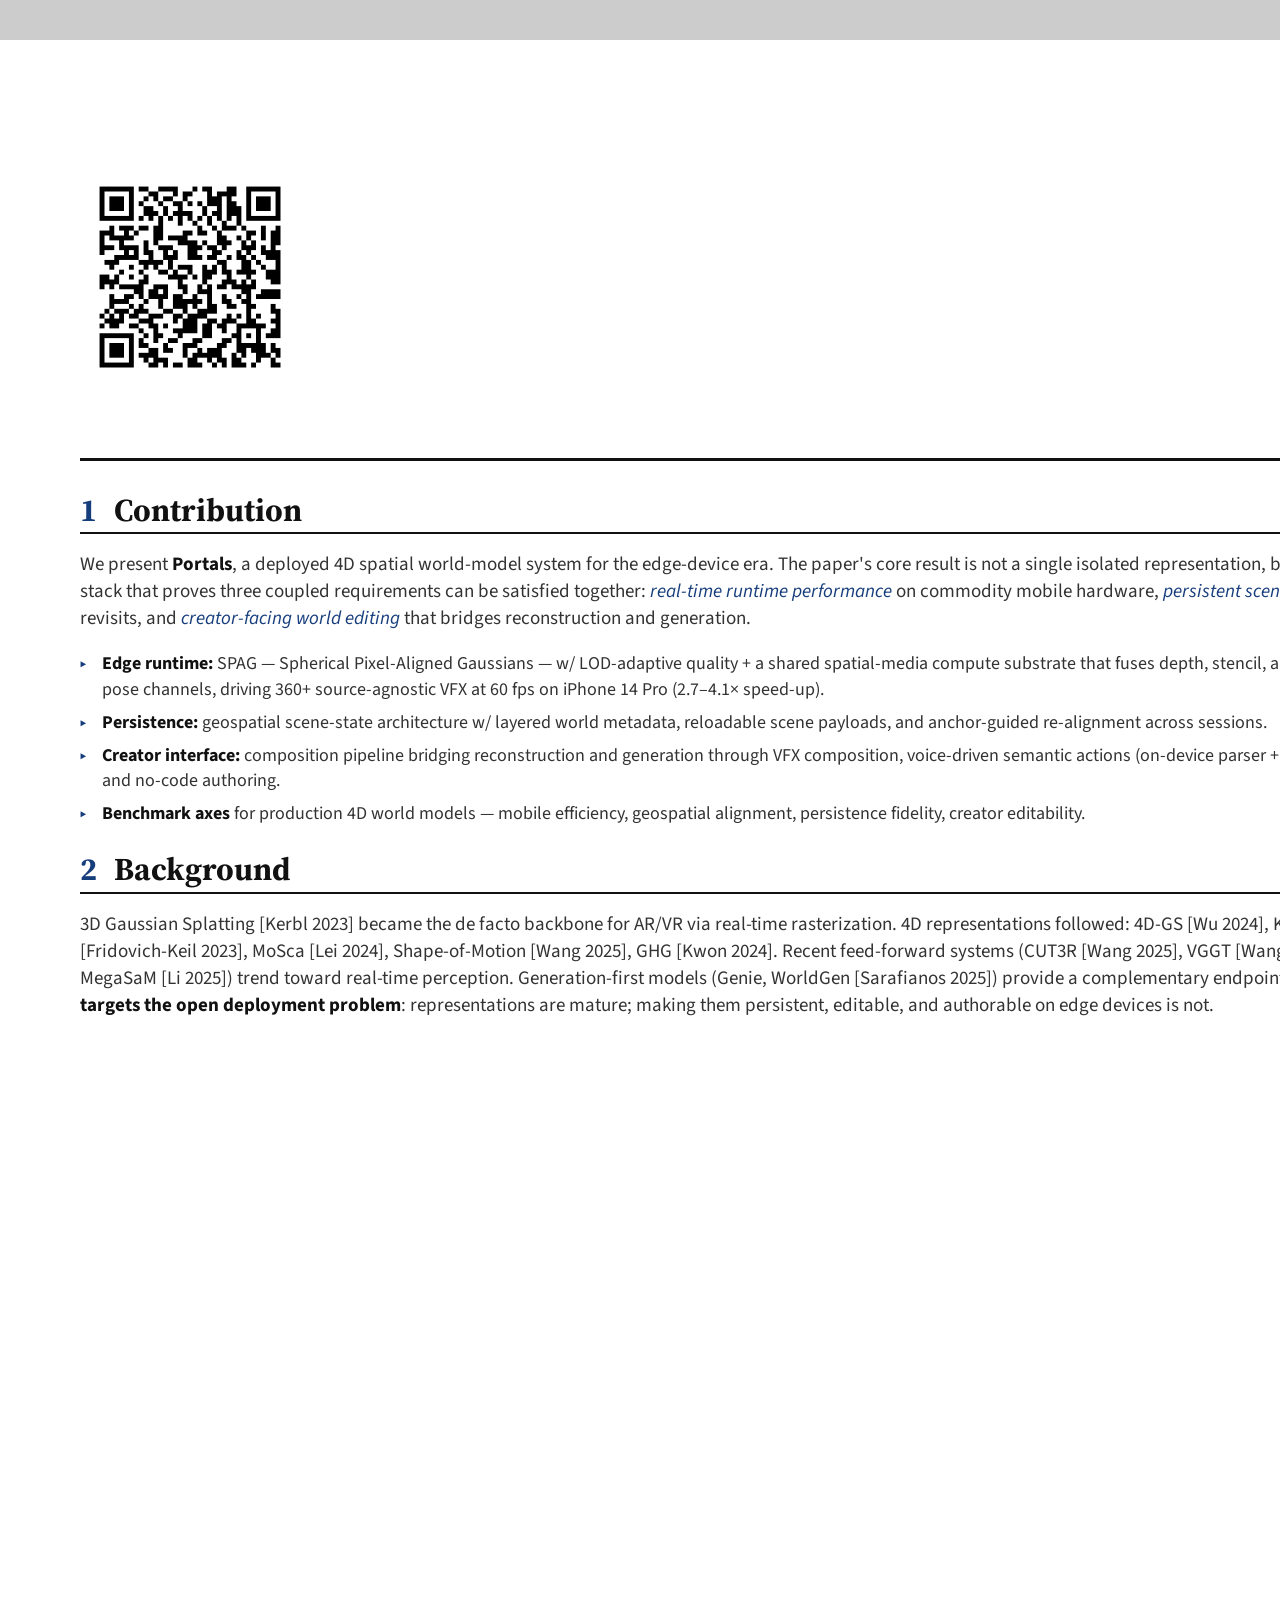
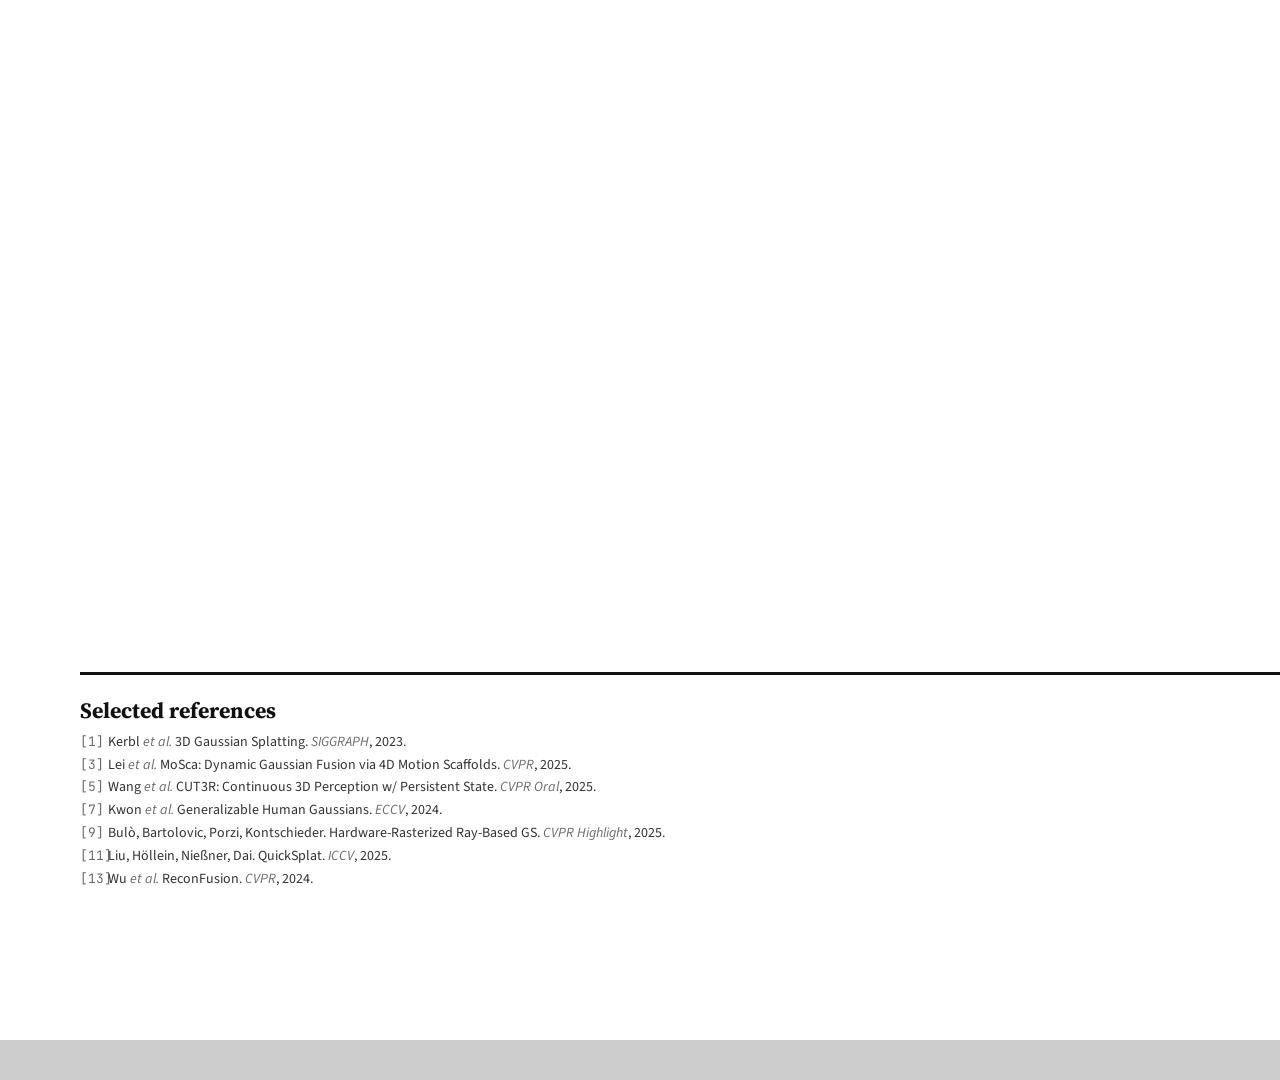
==== poster/index.html @ a4a9d913 "poster v7: rebuild in academic workshop format Reset from v6 (marketing-deck dark/brand/hero-numeric" ====
<!doctype html>
<html lang="en">
<head>
<meta charset="utf-8">
<title>Portals — CVPR 2026 Workshop Poster v7</title>
<link href="https://fonts.googleapis.com/css2?family=Source+Serif+Pro:wght@600;700&family=Source+Sans+Pro:wght@400;600;700&family=JetBrains+Mono:wght@500;700&display=swap" rel="stylesheet">
<link rel="stylesheet" href="poster.css">
</head>
<body>

<main class="poster" id="poster">

  <!-- ── HEADER ────────────────────────────────────────────────────────── -->
  <header class="hd">
    <img class="qr qr-l" src="../static/images/qr_paper.png" alt="Paper QR">

    <div class="hd-mid">
      <div class="conf-line">
        CVPR 2026 Workshop &nbsp;·&nbsp; <strong>4D World Models: Bridging Generation and Reconstruction</strong> &nbsp;·&nbsp; Brown IVL &nbsp;·&nbsp; Denver, Colorado &nbsp;·&nbsp; June 3–7, 2026
      </div>
      <h1 class="title">Portals: Persistent, Editable 4D Spatial World Models on Edge Devices</h1>
      <div class="authors">
        James A. Tunick<sup>1,2</sup>&nbsp;&nbsp; Ryan Brant<sup>1</sup>&nbsp;&nbsp; Jacob D. Pennock<sup>1</sup>&nbsp;&nbsp; Justin Kasowski<sup>1</sup>
      </div>
      <div class="affs">
        <sup>1</sup>H3M, Inc., USA &nbsp;&nbsp; <sup>2</sup>The IMC Lab, USA &nbsp;&nbsp; <span class="page-link">imclab.github.io/portals-cvpr2026</span>
      </div>
    </div>

    <img class="qr qr-r" src="../static/images/qr_demo.png" alt="Project page QR">
  </header>

  <!-- ── BODY GRID ─────────────────────────────────────────────────────── -->
  <section class="body">

    <!-- COL 1 -->
    <article class="col">
      <h2><span class="sn">1</span> Contribution</h2>
      <p>We present <strong>Portals</strong>, a deployed 4D spatial world-model system for the edge-device era. The paper's core result is not a single isolated representation, but a deployment stack that proves three coupled requirements can be satisfied together: <em>real-time runtime performance</em> on commodity mobile hardware, <em>persistent scene state</em> across revisits, and <em>creator-facing world editing</em> that bridges reconstruction and generation.</p>
      <ul class="contrib">
        <li><strong>Edge runtime:</strong> SPAG — Spherical Pixel-Aligned Gaussians — w/ LOD-adaptive quality + a shared spatial-media compute substrate that fuses depth, stencil, audio, and ML-pose channels, driving 360+ source-agnostic VFX at 60 fps on iPhone 14 Pro (2.7–4.1× speed-up).</li>
        <li><strong>Persistence:</strong> geospatial scene-state architecture w/ layered world metadata, reloadable scene payloads, and anchor-guided re-alignment across sessions.</li>
        <li><strong>Creator interface:</strong> composition pipeline bridging reconstruction and generation through VFX composition, voice-driven semantic actions (on-device parser + cloud fallback), and no-code authoring.</li>
        <li><strong>Benchmark axes</strong> for production 4D world models — mobile efficiency, geospatial alignment, persistence fidelity, creator editability.</li>
      </ul>

      <h2><span class="sn">2</span> Background</h2>
      <p>3D Gaussian Splatting [Kerbl 2023] became the de facto backbone for AR/VR via real-time rasterization. 4D representations followed: 4D-GS [Wu 2024], K-Planes [Fridovich-Keil 2023], MoSca [Lei 2024], Shape-of-Motion [Wang 2025], GHG [Kwon 2024]. Recent feed-forward systems (CUT3R [Wang 2025], VGGT [Wang 2025], MegaSaM [Li 2025]) trend toward real-time perception. Generation-first models (Genie, WorldGen [Sarafianos 2025]) provide a complementary endpoint. <strong>Portals targets the open deployment problem</strong>: representations are mature; making them persistent, editable, and authorable on edge devices is not.</p>
    </article>

    <!-- COL 2 -->
    <article class="col">
      <h2><span class="sn">3</span> Platform architecture</h2>
      <figure>
        <img src="../static/images/architecture.png" alt="Portals platform — 4-layer architecture">
        <figcaption>Fig. 1 · Four-layer stack: Layer 1 Geospatial Persistence (Firebase, GPS+ARKit, CUT3R relocalization, photometric); Layer 2 XR Rendering Engine (Unity 6, LOD-adaptive 3DGS, sparse depth→VFX, GHG avatar); Layer 3 Content Generation + Authoring (3-pathway ingest, voice + LLM, drag-and-drop composer); Layer 4 Distribution + Discovery (TikTok-style feed, cross-platform iOS/Android/VisionPro/Web).</figcaption>
      </figure>

      <h2><span class="sn">4</span> Content ingestion pipeline</h2>
      <figure>
        <img src="../static/images/content-pipeline.png" alt="Content pipeline — three asset pathways">
        <figcaption>Fig. 2 · Three ingestion pathways (Gaussian Splatting capture · photogrammetry · AI generation) normalize to a Spatial Scene Graph (SSG). LOD Manager + VFX Pipeline render and persist to Firebase / device display. Latent Gaussian generation [L3DG, Roessle 2024] identified as future work.</figcaption>
      </figure>
    </article>

    <!-- COL 3 -->
    <article class="col">
      <h2><span class="sn">5</span> LOD-adaptive runtime</h2>

      <figure>
        <img src="../static/images/lod-performance.png" alt="Median frame time with/without LOD">
        <figcaption>Fig. 3 · Median frame time (n=30 s post-thermal). LOD reduces render cost 2.7–4.1× across A16 / A14 / SD 8G2, hitting 60 fps budget (red dashed 16.7 ms).</figcaption>
      </figure>

      <table class="tbl">
        <caption>Table 1 · LOD tier thresholds + Gaussian budgets (design target — runtime uses FPS+thermal adaptive).</caption>
        <thead><tr><th>Tier</th><th>d range</th><th>Scale</th><th>Density</th></tr></thead>
        <tbody>
          <tr><td>HIGH</td><td>0–3 m</td><td>1.0×</td><td>N</td></tr>
          <tr><td>MEDIUM</td><td>3–8 m</td><td>0.6×</td><td>0.4 N</td></tr>
          <tr><td>LOW</td><td>8–25 m</td><td>0.3×</td><td>0.15 N</td></tr>
          <tr><td>CULL</td><td>&gt;25 m</td><td>—</td><td>0</td></tr>
        </tbody>
      </table>

      <table class="tbl">
        <caption>Table 2 · Median render times (12 Gaussian assets · 3 video overlays · 1 avatar).</caption>
        <thead><tr><th>Device</th><th>No LOD</th><th>LOD</th><th>fps</th></tr></thead>
        <tbody>
          <tr><td>iPhone 14 Pro · A16</td><td>38 ms</td><td><strong>14.2 ms</strong></td><td><strong>60+</strong></td></tr>
          <tr><td>iPhone 12 · A14</td><td>81 ms</td><td>19.7 ms</td><td>48</td></tr>
          <tr><td>Galaxy S23 · SD 8G2</td><td>44 ms</td><td>15.8 ms</td><td>57</td></tr>
        </tbody>
      </table>
    </article>

    <!-- COL 4 -->
    <article class="col">
      <h2><span class="sn">6</span> Shared compute substrate</h2>
      <p>One depth-to-world compute dispatch per frame (32×32 thread groups · Metal/Vulkan). Outputs bound through a 5-property contract <span class="mono">(ColorMap · DepthMap · RayParams · InverseView · DepthRange)</span> consumed by 360+ VFX. <strong>O(1) compute scaling</strong> — additional effects only add binding + rendering cost, never the shared depth-to-world pass.</p>

      <h2><span class="sn">7</span> Geospatial persistence</h2>
      <p>Three-tier path matched to edge constraints:</p>
      <ol class="schema">
        <li><span class="kk">Metadata</span> — Firestore-indexed discovery, &lt;300 ms reload</li>
        <li><span class="kk">Manifest (XRAI)</span> — scene structure + edit history; out-of-line geometry refs</li>
        <li><span class="kk">Payload</span> — .splat / SPZ from object storage, &lt;1 s on LTE</li>
      </ol>
      <p>Recovery (in development): GPS coarse (±3–10 m) → ARKit VIO (cm) → photometric alignment vs pre-baked reference splat <span class="mono">L<sub>align</sub> = ‖I<sub>ref</sub> − I<sub>live</sub>‖₁ + λ<sub>SSIM</sub> L<sub>SSIM</sub></span>, λ<sub>SSIM</sub> = 0.2.</p>

      <table class="tbl">
        <caption>Table 4 · Persistence + editability (axes 3–4, deployed iOS).</caption>
        <tbody>
          <tr><td>Metadata reload</td><td><strong>&lt;300 ms</strong></td></tr>
          <tr><td>Full hydration (LTE)</td><td>&lt;1 s</td></tr>
          <tr><td>Draft survival / restart</td><td>10/10</td></tr>
          <tr><td>Voice parse latency</td><td>&lt;1 ms</td></tr>
          <tr><td>Voice intent (143 tests)</td><td><strong>91%</strong></td></tr>
        </tbody>
      </table>
    </article>

    <!-- COL 5 -->
    <article class="col">
      <h2><span class="sn">8</span> Voice + no-code authoring</h2>
      <p>Local regex parser handles common intents; cloud LLM for low-confidence. Both emit the same scene operations as direct manipulation and no-code controls.</p>
      <table class="tbl tbl-compact">
        <caption>Table 3 · Voice intent parsing across 14 semantic categories.</caption>
        <thead><tr><th>Category</th><th>Tests</th><th>Local</th></tr></thead>
        <tbody>
          <tr><td>Object creation</td><td>30</td><td>100%</td></tr>
          <tr><td>Object modification</td><td>12</td><td>100%</td></tr>
          <tr><td>Animation (8 types)</td><td>9</td><td>100%</td></tr>
          <tr><td>Formation</td><td>8</td><td>100%</td></tr>
          <tr><td>Structure gen</td><td>11</td><td>85%</td></tr>
          <tr><td>Audio wiring</td><td>7</td><td>100%</td></tr>
          <tr><td>Lighting</td><td>7</td><td>100%</td></tr>
          <tr><td>VFX, atmos, other</td><td>51</td><td>88%</td></tr>
          <tr class="ttl"><td><strong>Total · 14 cats</strong></td><td><strong>143</strong></td><td><strong>91%</strong></td></tr>
        </tbody>
      </table>

      <h2><span class="sn">9</span> Spatial-media substrate</h2>
      <figure>
        <img src="../static/images/metavido_uvmux.png" alt="UV-multiplexed spatial-video frame">
        <figcaption>Fig. 4 · UV-mux 1920×1080: color RGB right · hue-encoded depth TL · human stencil R-channel BL · metadata barcode B-channel BL (12 floats/frame). Same 5-property contract on live AR + decoded spatial video, enabling record–edit–replay. After Keijiro Takahashi, MetavidoVFX.</figcaption>
      </figure>
    </article>

    <!-- COL 6 -->
    <article class="col">
      <h2><span class="sn">10</span> Creator interfaces</h2>
      <figure>
        <img src="../static/images/hero_composer.jpg" alt="Real in-app creator captures">
        <figcaption>Fig. 5 · Real iPhone 14 Pro captures. Top-L: brush + scene authoring. Top-R: VFX-composition toolbar (Glitch, Bubbles, Trails, HumanCube). Bot-L: voice command "add a pink sphere to the portal" parsed and executed locally. Bot-R: direct manipulation w/ depth-driven effects. All four interfaces lower to the same persistent scene graph.</figcaption>
      </figure>

      <h2><span class="sn">11</span> Discussion</h2>
      <p><strong>Reconstruction vs capture burden.</strong> Even w/ ReconFusion-style priors, casual phone video introduces blur and dynamic-object artifacts. Shape-of-Motion [Wang 2025] and MoSca [Lei 2024] improve robustness; real-time monocular 4D capture for in-the-wild AR remains open.</p>
      <p><strong>Editability.</strong> Compositing a Gaussian avatar into a Gaussian background w/o seams is open. Feature-field extensions [LangSplat] begin to help but do not resolve.</p>
      <p><strong>Privacy.</strong> Persisting 3D scans at scale raises bystander + interior consent issues. Portals enforces client-side ephemeral buffers + keyframe-only upload. Principled framework remains open.</p>
      <p><strong>Limits of this paper.</strong> Axis 2 (geospatial alignment accuracy) not yet measured at device scale. Voice eval is automated regression, not user study. Three-signal recovery + photometric relocalization in active development. L3DG-style latent generation = future.</p>

      <h2><span class="sn">12</span> Benchmark axes (proposed)</h2>
      <ol class="axes">
        <li><strong>Mobile render efficiency</strong> — median + p95 frame time on commodity mobile GPUs</li>
        <li><strong>Geospatial alignment accuracy</strong> — registration error after re-entry</li>
        <li><strong>Temporal persistence fidelity</strong> — anchor recovery rate · edit survival · reload cost</li>
        <li><strong>Creator editability</strong> — semantic-action success · edit-to-preview latency</li>
      </ol>
    </article>

  </section>

  <!-- ── FOOTER ────────────────────────────────────────────────────────── -->
  <footer class="ft">
    <div class="ft-refs">
      <h3>Selected references</h3>
      <ol class="refs">
        <li>Kerbl <em>et al.</em> 3D Gaussian Splatting. <em>SIGGRAPH</em>, 2023.</li>
        <li>Wu <em>et al.</em> 4D Gaussian Splatting. <em>CVPR</em>, 2024.</li>
        <li>Lei <em>et al.</em> MoSca: Dynamic Gaussian Fusion via 4D Motion Scaffolds. <em>CVPR</em>, 2025.</li>
        <li>Wang <em>et al.</em> Shape of Motion: 4D Reconstruction from a Single Video. <em>ICCV</em>, 2025.</li>
        <li>Wang <em>et al.</em> CUT3R: Continuous 3D Perception w/ Persistent State. <em>CVPR Oral</em>, 2025.</li>
        <li>Li <em>et al.</em> MegaSaM. <em>CVPR Best Paper Hon. Mention</em>, 2025.</li>
        <li>Kwon <em>et al.</em> Generalizable Human Gaussians. <em>ECCV</em>, 2024.</li>
        <li>Rota Bulò, Porzi, Kontschieder. Revising Densification in Gaussian Splatting. <em>ECCV</em>, 2024.</li>
        <li>Bulò, Bartolovic, Porzi, Kontschieder. Hardware-Rasterized Ray-Based GS. <em>CVPR Highlight</em>, 2025.</li>
        <li>Roessle <em>et al.</em> L3DG: Latent 3D Gaussian Diffusion. <em>SIGGRAPH Asia</em>, 2024.</li>
        <li>Liu, Höllein, Nießner, Dai. QuickSplat. <em>ICCV</em>, 2025.</li>
        <li>Sarafianos <em>et al.</em> WorldGen. arXiv:2511.16825.</li>
        <li>Wu <em>et al.</em> ReconFusion. <em>CVPR</em>, 2024.</li>
        <li>Sayman, Toplutas, Tunick, Aras. <sup>99m</sup>Tc-Vitamin C SPECT/CT. <em>Nucl. Med. Rev.</em> 25(2), 2022.</li>
      </ol>
    </div>

    <div class="ft-meta">
      <div class="ft-contact">
        <h3>Contact + code</h3>
        <ul>
          <li><span class="mono">paper</span> imclab.github.io/portals-cvpr2026</li>
          <li><span class="mono">studio</span> h3m.ai</li>
          <li><span class="mono">contact</span> JTunick@TheIMCLab.com</li>
        </ul>
      </div>
      <div class="ft-acks">
        <h3>Acknowledgements</h3>
        <p>NIH/NCI Cancer Center Support Grant P30 CA008748 (COVIDvis component); Magic Leap; Memorial Sloan Kettering; Apple Vision Pro dev program; the open-source 3DGS community. The authors thank Dr. Omer Aras (MSK) and Dr. Haluk B. Sayman (Istanbul University) for clinical collaboration.</p>
      </div>
      <div class="ft-orgs">
        <img src="../static/images/ieee_cs.svg" alt="IEEE Computer Society">
        <img src="../static/images/cvf_logo.svg" alt="Computer Vision Foundation">
        <img src="../static/images/h3m_logo.png" alt="H3M">
      </div>
    </div>
  </footer>

</main>

</body>
</html>
---- poster/poster.css ----
/* ─────────────────────────────────────────────────────────────────────────
   Portals CVPR 2026 Workshop Poster v7 — ACADEMIC FORMAT
   84" × 42" landscape · 100 ppi · 8400 × 4200 px
   White background · serif title · sans body · numbered sections
   Pattern reference: RayGS (Bulò et al. CVPR 2025) — 8 numbered sections
   ───────────────────────────────────────────────────────────────────────── */

:root {
  --bg:        #ffffff;
  --fg:        #111111;
  --fg-soft:   #333333;
  --muted:     #6b6b6b;
  --rule:      #d8d8d8;
  --rule-st:   #888888;
  --accent:    #163d7c;    /* Restrained academic blue — section nums + table heads */
  --highlight: #f3f6fb;    /* very pale wash for table-row + figure-card */
  --warn:      #b03030;    /* dashed-line color matches the LOD chart's red line */

  --serif: "Source Serif Pro", "Charter", "Georgia", serif;
  --sans:  "Source Sans Pro", "Inter", -apple-system, "Helvetica Neue", sans-serif;
  --mono:  "JetBrains Mono", ui-monospace, "SF Mono", Menlo, monospace;

  --W: 8400px;
  --H: 4200px;
  --pad: 80px;
  --gap: 48px;
}

* { box-sizing: border-box; margin: 0; padding: 0; }

html, body {
  background: #cccccc;
  color: var(--fg);
  font-family: var(--sans);
  -webkit-font-smoothing: antialiased;
}

.poster {
  width: var(--W);
  height: var(--H);
  background: var(--bg);
  color: var(--fg);
  margin: 40px auto;
  padding: var(--pad);
  display: grid;
  grid-template-rows: auto 1fr auto;
  gap: 32px;
  position: relative;
  overflow: hidden;
}

/* ── HEADER ────────────────────────────────────────────────────────────── */
.hd {
  display: grid;
  grid-template-columns: 220px 1fr 220px;
  align-items: center;
  gap: 48px;
  padding-bottom: 24px;
  border-bottom: 3px solid var(--fg);
}
.qr { width: 220px; height: 220px; display: block; }
.hd-mid { text-align: center; }
.conf-line {
  font-family: var(--sans);
  font-size: 26px;
  color: var(--accent);
  letter-spacing: 0.02em;
  margin-bottom: 12px;
}
.title {
  font-family: var(--serif);
  font-weight: 700;
  font-size: 124px;
  line-height: 1.04;
  letter-spacing: -0.01em;
  color: var(--fg);
  margin: 12px 0 18px;
}
.authors {
  font-family: var(--serif);
  font-size: 44px;
  font-weight: 600;
  color: var(--fg);
}
.affs {
  font-family: var(--sans);
  font-size: 26px;
  color: var(--muted);
  margin-top: 8px;
}
.page-link {
  font-family: var(--mono);
  color: var(--accent);
  font-weight: 500;
}

/* ── BODY GRID ─────────────────────────────────────────────────────────── */
.body {
  display: grid;
  grid-template-columns: repeat(6, 1fr);
  gap: var(--gap);
  align-content: start;
}
.col {
  display: grid;
  grid-auto-rows: min-content;
  gap: 18px;
  align-content: start;
}

/* Section headings */
h2 {
  font-family: var(--serif);
  font-weight: 700;
  font-size: 32px;
  color: var(--fg);
  border-bottom: 2px solid var(--fg);
  padding-bottom: 4px;
  margin-top: 8px;
  line-height: 1.1;
}
h2:first-child { margin-top: 0; }
h2 .sn {
  display: inline-block;
  color: var(--accent);
  margin-right: 10px;
  font-weight: 700;
  font-feature-settings: "tnum";
}

/* Body text */
p {
  font-family: var(--sans);
  font-size: 19px;
  line-height: 1.42;
  color: var(--fg-soft);
}
p strong { color: var(--fg); font-weight: 700; }
p em { color: var(--accent); font-style: italic; }

ul, ol { padding-left: 26px; }
ul.contrib { list-style: none; padding-left: 0; display: grid; gap: 8px; }
ul.contrib li {
  font-family: var(--sans);
  font-size: 18px;
  line-height: 1.4;
  color: var(--fg-soft);
  padding-left: 22px;
  position: relative;
}
ul.contrib li::before {
  content: "▸";
  position: absolute;
  left: 0;
  top: 0;
  color: var(--accent);
  font-weight: 700;
}
ul.contrib strong { color: var(--fg); }

ol.schema, ol.axes { list-style: none; padding-left: 0; display: grid; gap: 8px; counter-reset: scn; }
ol.schema li, ol.axes li {
  counter-increment: scn;
  font-size: 18px;
  line-height: 1.4;
  color: var(--fg-soft);
  padding-left: 36px;
  position: relative;
}
ol.schema li::before, ol.axes li::before {
  content: counter(scn);
  position: absolute;
  left: 0; top: 0;
  font-family: var(--mono);
  font-weight: 700;
  color: var(--accent);
  font-size: 18px;
  width: 28px;
  text-align: right;
  padding-right: 6px;
  border-right: 1px solid var(--rule);
}
.kk { font-family: var(--mono); font-weight: 700; color: var(--accent); margin-right: 6px; }
.mono { font-family: var(--mono); font-size: 0.92em; color: var(--fg); }

/* Figures */
figure {
  display: grid;
  gap: 6px;
  margin: 4px 0;
}
figure img {
  width: 100%;
  height: auto;
  display: block;
  border: 1px solid var(--rule);
  background: var(--bg);
}
figcaption {
  font-family: var(--sans);
  font-size: 16px;
  line-height: 1.38;
  color: var(--muted);
}
figcaption strong { color: var(--fg); }

/* Tables */
.tbl {
  width: 100%;
  border-collapse: collapse;
  font-family: var(--sans);
  font-size: 17px;
  margin: 4px 0 6px;
}
.tbl caption {
  font-family: var(--sans);
  font-size: 16px;
  color: var(--muted);
  text-align: left;
  padding-bottom: 6px;
  caption-side: top;
}
.tbl thead th {
  font-family: var(--sans);
  font-size: 15px;
  font-weight: 700;
  color: var(--fg);
  text-transform: uppercase;
  letter-spacing: 0.04em;
  text-align: left;
  padding: 6px 8px;
  border-bottom: 2px solid var(--fg);
  border-top: 1px solid var(--fg);
}
.tbl td {
  padding: 6px 8px;
  border-bottom: 1px solid var(--rule);
  color: var(--fg-soft);
}
.tbl td strong { color: var(--accent); font-weight: 700; }
.tbl-compact td, .tbl-compact th { padding: 4px 6px; font-size: 16px; }
.tbl tr.ttl td { border-top: 1px solid var(--fg); border-bottom: 2px solid var(--fg); color: var(--fg); }

/* ── FOOTER ────────────────────────────────────────────────────────────── */
.ft {
  display: grid;
  grid-template-columns: 2fr 1fr;
  gap: var(--gap);
  padding-top: 20px;
  border-top: 3px solid var(--fg);
}
.ft h3 {
  font-family: var(--serif);
  font-weight: 700;
  font-size: 22px;
  color: var(--fg);
  margin-bottom: 8px;
}
.refs {
  list-style: none;
  padding-left: 0;
  display: grid;
  grid-template-columns: 1fr 1fr;
  gap: 4px 28px;
  font-family: var(--sans);
  font-size: 14px;
  line-height: 1.35;
  color: var(--fg-soft);
  counter-reset: refs;
}
.refs li {
  counter-increment: refs;
  padding-left: 28px;
  position: relative;
}
.refs li::before {
  content: "[" counter(refs) "]";
  position: absolute;
  left: 0; top: 0;
  font-family: var(--mono);
  color: var(--muted);
  font-size: 13px;
}
.refs em { color: var(--muted); font-style: italic; }

.ft-meta { display: grid; gap: 14px; align-content: start; }
.ft-contact ul { list-style: none; padding-left: 0; font-size: 16px; line-height: 1.5; color: var(--fg-soft); }
.ft-contact .mono { color: var(--muted); margin-right: 10px; text-transform: uppercase; font-size: 13px; }
.ft-acks p { font-size: 14px; line-height: 1.45; color: var(--muted); }
.ft-orgs {
  display: flex;
  gap: 32px;
  align-items: center;
  padding-top: 12px;
  border-top: 1px solid var(--rule);
}
.ft-orgs img {
  height: 56px;
  width: auto;
  opacity: 0.85;
}

/* ── PRINT ─────────────────────────────────────────────────────────────── */
@page { size: 84in 42in; margin: 0; }
@media print {
  html, body { background: var(--bg); }
  .poster { margin: 0; }
}
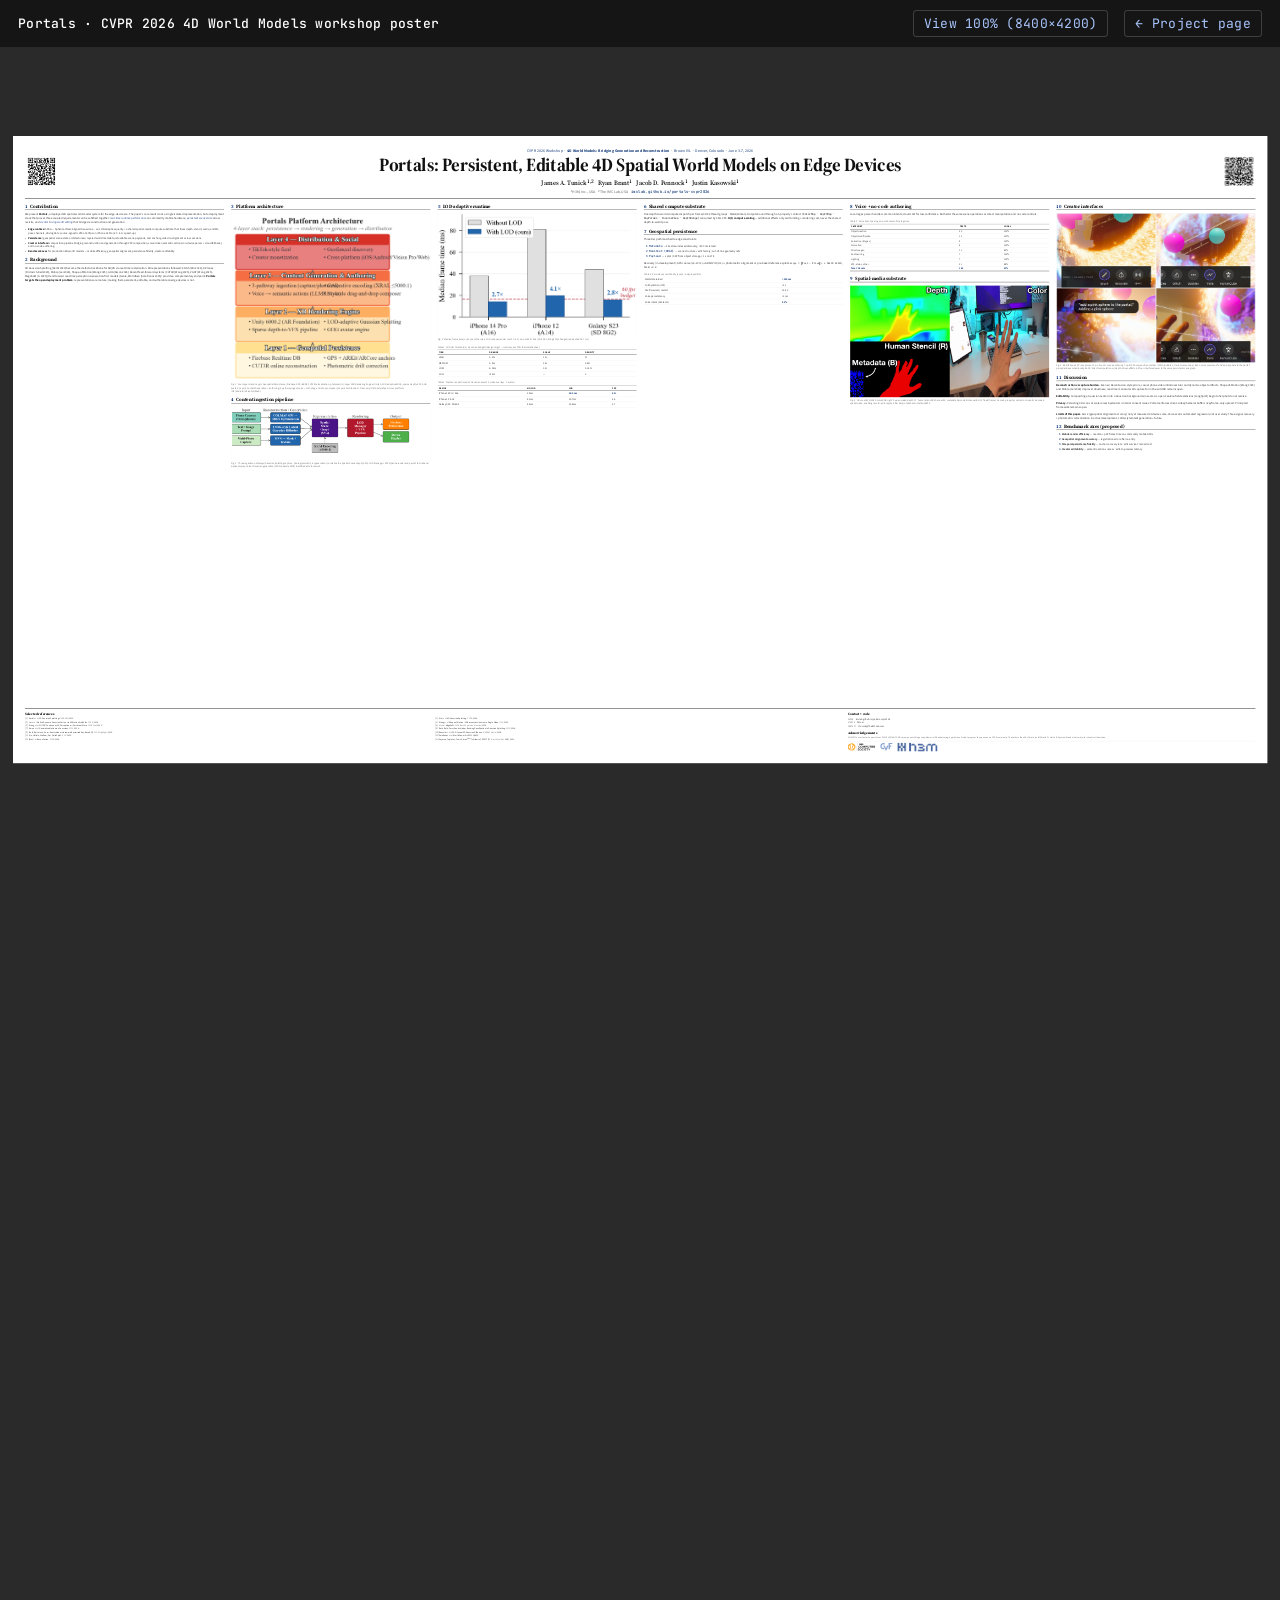
==== commit fc3d5d5e: "poster v7.1: browser-fit auto-scaling for desktop + mobile Problem: 8400×4200 sheet didn't fit any b" ====
--- a/poster/index.html
+++ b/poster/index.html
@@ -2,11 +2,60 @@
 <html lang="en">
 <head>
 <meta charset="utf-8">
+<meta name="viewport" content="width=device-width, initial-scale=1">
 <title>Portals — CVPR 2026 Workshop Poster v7</title>
+<script>
+  // Auto-fit 8400×4200 sheet to any browser viewport.
+  // Keeps 1:1 print fidelity — only the on-screen view scales.
+  function fitPoster() {
+    var p = document.getElementById('poster');
+    if (!p) return;
+    var sx = window.innerWidth  / 8400;
+    var sy = window.innerHeight / 4200;
+    var s  = Math.min(sx, sy) * 0.98; // 2% padding
+    p.style.transform = 'scale(' + s + ')';
+    p.style.transformOrigin = 'top left';
+    var w = 8400 * s, h = 4200 * s;
+    p.style.marginLeft = ((window.innerWidth  - w) / 2) + 'px';
+    p.style.marginTop  = ((window.innerHeight - h) / 2) + 'px';
+  }
+  window.addEventListener('load',   fitPoster);
+  window.addEventListener('resize', fitPoster);
+  // Click toggles 100% (actual size) vs fit
+  document.addEventListener('DOMContentLoaded', function () {
+    var actual = false;
+    document.getElementById('zoom-toggle').addEventListener('click', function (e) {
+      e.preventDefault();
+      actual = !actual;
+      var p = document.getElementById('poster');
+      if (actual) {
+        p.style.transform = 'none';
+        p.style.marginLeft = '0';
+        p.style.marginTop  = '0';
+        document.body.style.overflow = 'auto';
+        this.textContent = 'Fit to window';
+      } else {
+        document.body.style.overflow = 'hidden';
+        fitPoster();
+        this.textContent = 'View 100% (8400×4200)';
+      }
+    });
+  });
+</script>
 <link href="https://fonts.googleapis.com/css2?family=Source+Serif+Pro:wght@600;700&family=Source+Sans+Pro:wght@400;600;700&family=JetBrains+Mono:wght@500;700&display=swap" rel="stylesheet">
 <link rel="stylesheet" href="poster.css">
 </head>
 <body>
+
+<div class="topbar">
+  <span class="topbar-title">Portals · CVPR 2026 4D World Models workshop poster</span>
+  <a href="#" id="zoom-toggle" class="topbar-btn">View 100% (8400×4200)</a>
+  <a href="../" class="topbar-btn">← Project page</a>
+</div>
+
+<div class="portrait-hint">
+  Rotate device to landscape for best view (poster is 84×42″).
+</div>
 
 <main class="poster" id="poster">
 
--- a/poster/poster.css
+++ b/poster/poster.css
@@ -29,10 +29,65 @@
 * { box-sizing: border-box; margin: 0; padding: 0; }
 
 html, body {
-  background: #cccccc;
+  background: #2a2a2a;
   color: var(--fg);
   font-family: var(--sans);
   -webkit-font-smoothing: antialiased;
+  overflow: hidden;     /* default fit-to-window mode; JS toggles on click */
+  margin: 0;
+  height: 100%;
+  width: 100%;
+}
+
+/* ── ON-SCREEN TOOLBAR (hidden in print) ─────────────────────────────── */
+.topbar {
+  position: fixed;
+  top: 0; left: 0; right: 0;
+  z-index: 100;
+  display: flex;
+  align-items: center;
+  gap: 16px;
+  padding: 10px 18px;
+  background: rgba(20,20,20,0.92);
+  color: #fff;
+  font-family: var(--mono);
+  font-size: 13px;
+  letter-spacing: 0.02em;
+  backdrop-filter: blur(8px);
+  border-bottom: 1px solid rgba(255,255,255,0.08);
+}
+.topbar-title { color: #fff; font-weight: 500; }
+.topbar-btn {
+  margin-left: auto;
+  color: #aac6ff;
+  text-decoration: none;
+  padding: 4px 10px;
+  border: 1px solid rgba(255,255,255,0.18);
+  border-radius: 3px;
+  transition: background 0.15s;
+}
+.topbar-btn:last-child { margin-left: 0; }
+.topbar-btn:hover { background: rgba(255,255,255,0.08); color: #fff; }
+
+/* ── PORTRAIT HINT (mobile only) ─────────────────────────────────────── */
+.portrait-hint {
+  display: none;
+  position: fixed;
+  top: 50%; left: 50%;
+  transform: translate(-50%, -50%);
+  z-index: 200;
+  background: #fff;
+  color: #111;
+  padding: 24px 28px;
+  border-radius: 8px;
+  font-family: var(--sans);
+  font-size: 16px;
+  text-align: center;
+  max-width: 80vw;
+  box-shadow: 0 12px 40px rgba(0,0,0,0.4);
+}
+@media (max-width: 800px) and (orientation: portrait) {
+  .portrait-hint { display: block; }
 }
 
 .poster {
@@ -40,7 +95,7 @@
   height: var(--H);
   background: var(--bg);
   color: var(--fg);
-  margin: 40px auto;
+  margin: 0;             /* JS handles centering via marginLeft/marginTop */
   padding: var(--pad);
   display: grid;
   grid-template-rows: auto 1fr auto;
@@ -303,6 +358,12 @@
 /* ── PRINT ─────────────────────────────────────────────────────────────── */
 @page { size: 84in 42in; margin: 0; }
 @media print {
-  html, body { background: var(--bg); }
-  .poster { margin: 0; }
-}
+  html, body { background: var(--bg); overflow: visible; height: auto; }
+  .topbar, .portrait-hint { display: none !important; }
+  .poster {
+    margin: 0 !important;
+    transform: none !important;
+    width: 84in;
+    height: 42in;
+  }
+}
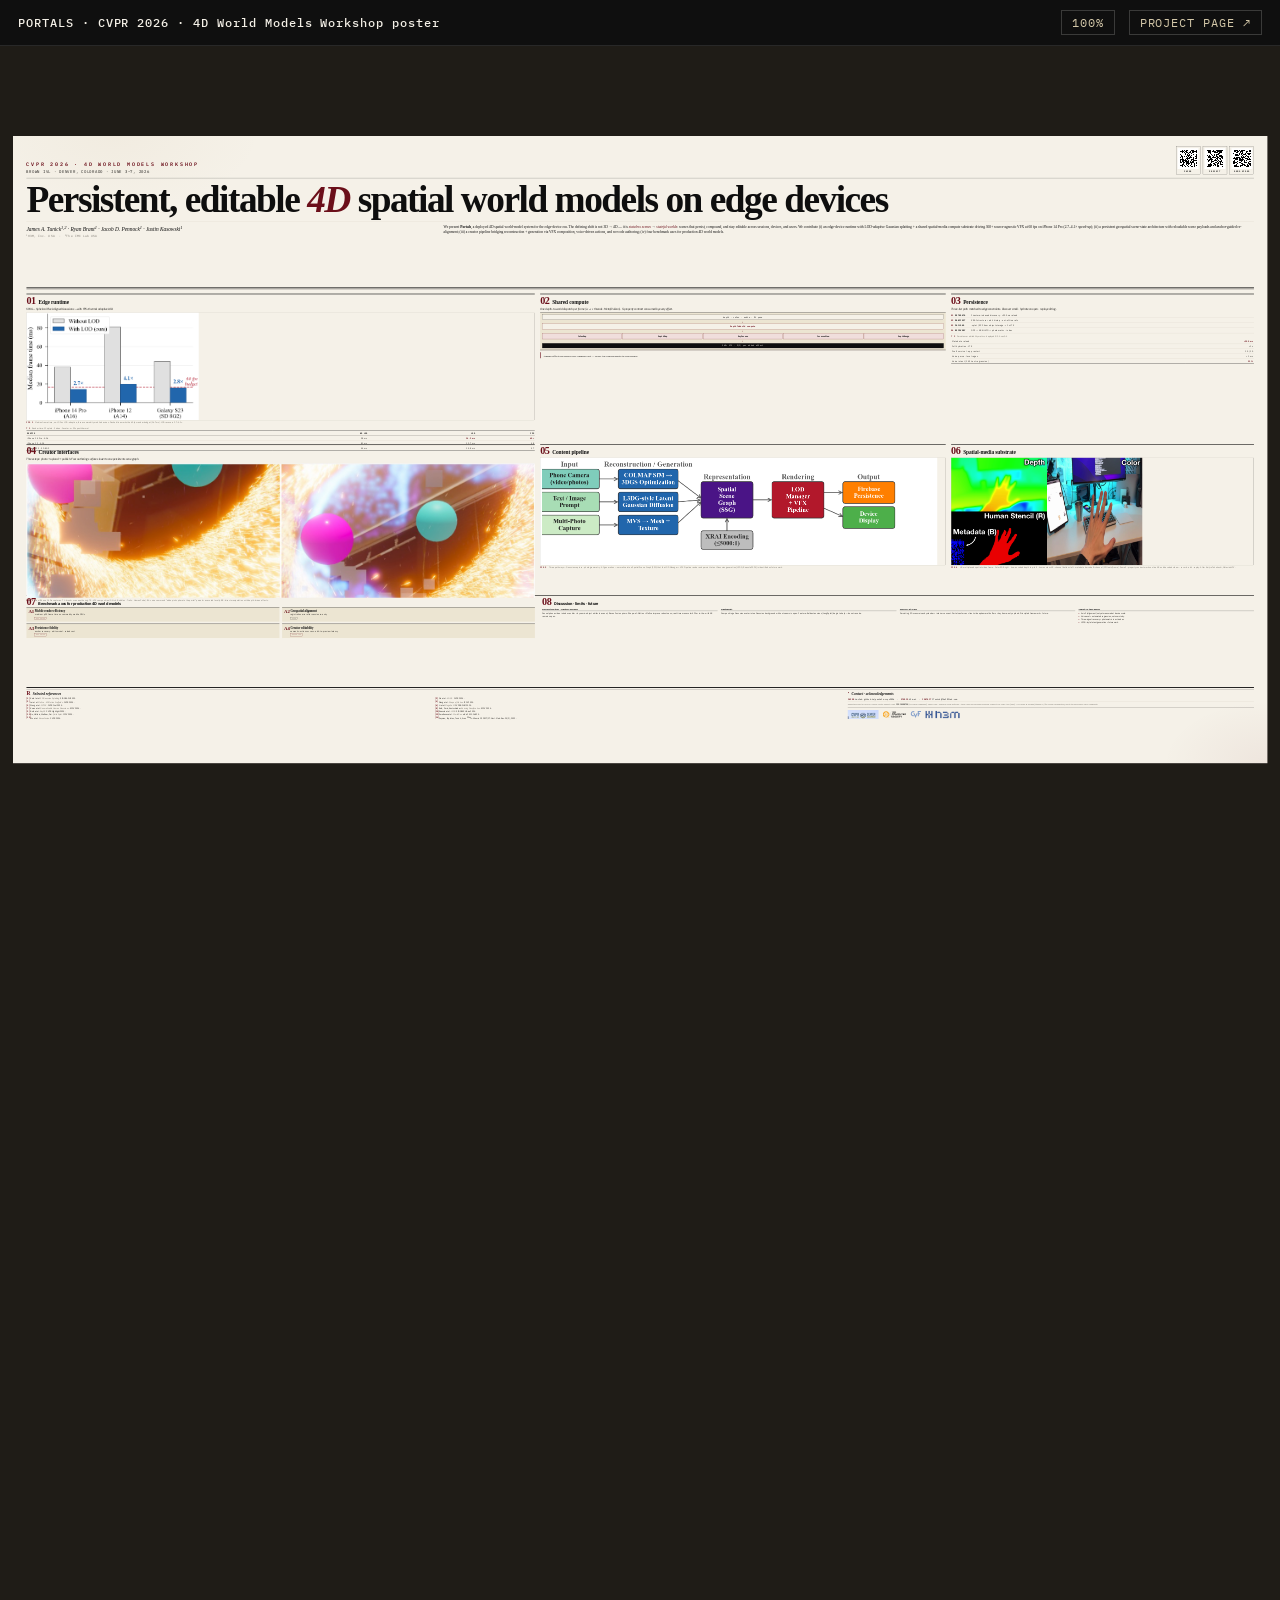
==== commit 67ea177e: "poster v8: editorial rebuild — Fraunces display + IBM Plex + oxblood pull After v7 academic-default " ====
--- a/poster/index.html
+++ b/poster/index.html
@@ -3,262 +3,203 @@
 <head>
 <meta charset="utf-8">
 <meta name="viewport" content="width=device-width, initial-scale=1">
-<title>Portals — CVPR 2026 Workshop Poster v7</title>
+<title>Portals — CVPR 2026 4D World Models — Poster v8</title>
+<link rel="preconnect" href="https://api.fontshare.com">
+<link rel="preconnect" href="https://fonts.gstatic.com" crossorigin>
+<link href="https://api.fontshare.com/v2/css?f[]=fraunces@900,700,500,400&display=swap" rel="stylesheet">
+<link href="https://fonts.googleapis.com/css2?family=IBM+Plex+Sans:wght@300;400;500;600;700&family=IBM+Plex+Mono:wght@400;500;600&display=swap" rel="stylesheet">
+<link rel="stylesheet" href="poster.css">
 <script>
-  // Auto-fit 8400×4200 sheet to any browser viewport.
-  // Keeps 1:1 print fidelity — only the on-screen view scales.
   function fitPoster() {
-    var p = document.getElementById('poster');
-    if (!p) return;
-    var sx = window.innerWidth  / 8400;
-    var sy = window.innerHeight / 4200;
-    var s  = Math.min(sx, sy) * 0.98; // 2% padding
+    var p = document.getElementById('poster'); if (!p) return;
+    var s  = Math.min(window.innerWidth / 8400, window.innerHeight / 4200) * 0.98;
     p.style.transform = 'scale(' + s + ')';
     p.style.transformOrigin = 'top left';
-    var w = 8400 * s, h = 4200 * s;
-    p.style.marginLeft = ((window.innerWidth  - w) / 2) + 'px';
-    p.style.marginTop  = ((window.innerHeight - h) / 2) + 'px';
+    p.style.marginLeft = ((window.innerWidth  - 8400 * s) / 2) + 'px';
+    p.style.marginTop  = ((window.innerHeight - 4200 * s) / 2) + 'px';
   }
-  window.addEventListener('load',   fitPoster);
+  window.addEventListener('load', fitPoster);
   window.addEventListener('resize', fitPoster);
-  // Click toggles 100% (actual size) vs fit
   document.addEventListener('DOMContentLoaded', function () {
     var actual = false;
-    document.getElementById('zoom-toggle').addEventListener('click', function (e) {
+    var btn = document.getElementById('zoom-toggle');
+    if (!btn) return;
+    btn.addEventListener('click', function (e) {
       e.preventDefault();
       actual = !actual;
       var p = document.getElementById('poster');
-      if (actual) {
-        p.style.transform = 'none';
-        p.style.marginLeft = '0';
-        p.style.marginTop  = '0';
-        document.body.style.overflow = 'auto';
-        this.textContent = 'Fit to window';
-      } else {
-        document.body.style.overflow = 'hidden';
-        fitPoster();
-        this.textContent = 'View 100% (8400×4200)';
-      }
+      if (actual) { p.style.transform='none'; p.style.marginLeft='0'; p.style.marginTop='0'; document.body.style.overflow='auto'; this.textContent='FIT'; }
+      else        { document.body.style.overflow='hidden'; fitPoster(); this.textContent='100%'; }
     });
   });
 </script>
-<link href="https://fonts.googleapis.com/css2?family=Source+Serif+Pro:wght@600;700&family=Source+Sans+Pro:wght@400;600;700&family=JetBrains+Mono:wght@500;700&display=swap" rel="stylesheet">
-<link rel="stylesheet" href="poster.css">
 </head>
 <body>
 
-<div class="topbar">
-  <span class="topbar-title">Portals · CVPR 2026 4D World Models workshop poster</span>
-  <a href="#" id="zoom-toggle" class="topbar-btn">View 100% (8400×4200)</a>
-  <a href="../" class="topbar-btn">← Project page</a>
-</div>
-
-<div class="portrait-hint">
-  Rotate device to landscape for best view (poster is 84×42″).
-</div>
+<nav class="topbar">
+  <span class="tb-l">PORTALS · CVPR 2026 · 4D World Models Workshop poster</span>
+  <a href="#" id="zoom-toggle" class="tb-btn">100%</a>
+  <a href="../" class="tb-btn">PROJECT PAGE ↗</a>
+</nav>
+<div class="portrait-hint">Rotate to landscape · poster is 84″ × 42″ (2 : 1)</div>
 
 <main class="poster" id="poster">
 
-  <!-- ── HEADER ────────────────────────────────────────────────────────── -->
-  <header class="hd">
-    <img class="qr qr-l" src="../static/images/qr_paper.png" alt="Paper QR">
-
-    <div class="hd-mid">
-      <div class="conf-line">
-        CVPR 2026 Workshop &nbsp;·&nbsp; <strong>4D World Models: Bridging Generation and Reconstruction</strong> &nbsp;·&nbsp; Brown IVL &nbsp;·&nbsp; Denver, Colorado &nbsp;·&nbsp; June 3–7, 2026
-      </div>
-      <h1 class="title">Portals: Persistent, Editable 4D Spatial World Models on Edge Devices</h1>
-      <div class="authors">
-        James A. Tunick<sup>1,2</sup>&nbsp;&nbsp; Ryan Brant<sup>1</sup>&nbsp;&nbsp; Jacob D. Pennock<sup>1</sup>&nbsp;&nbsp; Justin Kasowski<sup>1</sup>
-      </div>
-      <div class="affs">
-        <sup>1</sup>H3M, Inc., USA &nbsp;&nbsp; <sup>2</sup>The IMC Lab, USA &nbsp;&nbsp; <span class="page-link">imclab.github.io/portals-cvpr2026</span>
-      </div>
-    </div>
-
-    <img class="qr qr-r" src="../static/images/qr_demo.png" alt="Project page QR">
+  <!-- ════════════════════════════════════════════════════════════════════
+       MASTHEAD — compact single-line title + lede row
+       ═══════════════════════════════════════════════════════════════════ -->
+  <header class="mh">
+    <div class="mh-top">
+      <div class="mh-kick">
+        <span class="kicker">CVPR 2026 · 4D World Models Workshop</span>
+        <span class="kicker-sub">Brown IVL · Denver, Colorado · June 3–7, 2026</span>
+      </div>
+      <div class="mh-qrs">
+        <figure class="qr-cell"><img src="../static/images/qr_paper.png" alt=""><figcaption>PAPER</figcaption></figure>
+        <figure class="qr-cell"><img src="../static/images/qr_code.png" alt=""><figcaption>PROJECT</figcaption></figure>
+        <figure class="qr-cell"><img src="../static/images/qr_demo.png" alt=""><figcaption>DEMO VIDEO</figcaption></figure>
+      </div>
+    </div>
+
+    <h1 class="dt">Persistent, editable <em>4D</em> spatial world models on edge devices</h1>
+
+    <div class="mh-bot">
+      <div class="mh-authors">
+        <span class="ba-names">James A. Tunick<sup>1,2</sup> · Ryan Brant<sup>1</sup> · Jacob D. Pennock<sup>1</sup> · Justin Kasowski<sup>1</sup></span>
+        <span class="ba-aff"><sup>1</sup>H3M, Inc.&nbsp;USA &nbsp;·&nbsp; <sup>2</sup>The IMC Lab&nbsp;USA</span>
+      </div>
+      <p class="lede">
+        We present <strong>Portals</strong>, a deployed 4D spatial world-model system for the edge-device era. The defining shift is not 3D → 4D — it is <em>stateless scenes</em> → <em>stateful worlds</em>: scenes that persist, compound, and stay editable across sessions, devices, and users. We contribute (i) an edge-device runtime with LOD-adaptive Gaussian splatting + a shared spatial-media compute substrate driving 360+ source-agnostic VFX at 60 fps on iPhone 14 Pro (2.7–4.1× speed-up); (ii) a persistent geospatial scene-state architecture with reloadable scene payloads and anchor-guided re-alignment; (iii) a creator pipeline bridging reconstruction + generation via VFX composition, voice-driven actions, and no-code authoring; (iv) four benchmark axes for production 4D world models.
+      </p>
+    </div>
   </header>
 
-  <!-- ── BODY GRID ─────────────────────────────────────────────────────── -->
+  <!-- ════════════════════════════════════════════════════════════════════
+       BODY — 12-col asymmetric editorial grid, two-row layout
+       ═══════════════════════════════════════════════════════════════════ -->
   <section class="body">
 
-    <!-- COL 1 -->
-    <article class="col">
-      <h2><span class="sn">1</span> Contribution</h2>
-      <p>We present <strong>Portals</strong>, a deployed 4D spatial world-model system for the edge-device era. The paper's core result is not a single isolated representation, but a deployment stack that proves three coupled requirements can be satisfied together: <em>real-time runtime performance</em> on commodity mobile hardware, <em>persistent scene state</em> across revisits, and <em>creator-facing world editing</em> that bridges reconstruction and generation.</p>
-      <ul class="contrib">
-        <li><strong>Edge runtime:</strong> SPAG — Spherical Pixel-Aligned Gaussians — w/ LOD-adaptive quality + a shared spatial-media compute substrate that fuses depth, stencil, audio, and ML-pose channels, driving 360+ source-agnostic VFX at 60 fps on iPhone 14 Pro (2.7–4.1× speed-up).</li>
-        <li><strong>Persistence:</strong> geospatial scene-state architecture w/ layered world metadata, reloadable scene payloads, and anchor-guided re-alignment across sessions.</li>
-        <li><strong>Creator interface:</strong> composition pipeline bridging reconstruction and generation through VFX composition, voice-driven semantic actions (on-device parser + cloud fallback), and no-code authoring.</li>
-        <li><strong>Benchmark axes</strong> for production 4D world models — mobile efficiency, geospatial alignment, persistence fidelity, creator editability.</li>
-      </ul>
-
-      <h2><span class="sn">2</span> Background</h2>
-      <p>3D Gaussian Splatting [Kerbl 2023] became the de facto backbone for AR/VR via real-time rasterization. 4D representations followed: 4D-GS [Wu 2024], K-Planes [Fridovich-Keil 2023], MoSca [Lei 2024], Shape-of-Motion [Wang 2025], GHG [Kwon 2024]. Recent feed-forward systems (CUT3R [Wang 2025], VGGT [Wang 2025], MegaSaM [Li 2025]) trend toward real-time perception. Generation-first models (Genie, WorldGen [Sarafianos 2025]) provide a complementary endpoint. <strong>Portals targets the open deployment problem</strong>: representations are mature; making them persistent, editable, and authorable on edge devices is not.</p>
-    </article>
-
-    <!-- COL 2 -->
-    <article class="col">
-      <h2><span class="sn">3</span> Platform architecture</h2>
-      <figure>
-        <img src="../static/images/architecture.png" alt="Portals platform — 4-layer architecture">
-        <figcaption>Fig. 1 · Four-layer stack: Layer 1 Geospatial Persistence (Firebase, GPS+ARKit, CUT3R relocalization, photometric); Layer 2 XR Rendering Engine (Unity 6, LOD-adaptive 3DGS, sparse depth→VFX, GHG avatar); Layer 3 Content Generation + Authoring (3-pathway ingest, voice + LLM, drag-and-drop composer); Layer 4 Distribution + Discovery (TikTok-style feed, cross-platform iOS/Android/VisionPro/Web).</figcaption>
-      </figure>
-
-      <h2><span class="sn">4</span> Content ingestion pipeline</h2>
-      <figure>
-        <img src="../static/images/content-pipeline.png" alt="Content pipeline — three asset pathways">
-        <figcaption>Fig. 2 · Three ingestion pathways (Gaussian Splatting capture · photogrammetry · AI generation) normalize to a Spatial Scene Graph (SSG). LOD Manager + VFX Pipeline render and persist to Firebase / device display. Latent Gaussian generation [L3DG, Roessle 2024] identified as future work.</figcaption>
-      </figure>
-    </article>
-
-    <!-- COL 3 -->
-    <article class="col">
-      <h2><span class="sn">5</span> LOD-adaptive runtime</h2>
-
-      <figure>
-        <img src="../static/images/lod-performance.png" alt="Median frame time with/without LOD">
-        <figcaption>Fig. 3 · Median frame time (n=30 s post-thermal). LOD reduces render cost 2.7–4.1× across A16 / A14 / SD 8G2, hitting 60 fps budget (red dashed 16.7 ms).</figcaption>
-      </figure>
-
-      <table class="tbl">
-        <caption>Table 1 · LOD tier thresholds + Gaussian budgets (design target — runtime uses FPS+thermal adaptive).</caption>
-        <thead><tr><th>Tier</th><th>d range</th><th>Scale</th><th>Density</th></tr></thead>
+    <!-- Row 1 -->
+    <article class="bay b-runtime"><div class="bh"><span class="bn">01</span><h2>Edge runtime</h2></div>
+      <p class="sub">SPAG — Spherical Pixel-Aligned Gaussians — with FPS+thermal adaptive LOD.</p>
+      <figure class="fig"><img src="../static/images/lod-performance.png" alt=""><figcaption><span class="fct">FIG&nbsp;1</span> Median frame time, no-LOD vs LOD-adaptive, three commodity mobile devices. Dashed line marks the 60 fps render budget (16.7 ms). LOD recovers 2.7–4.1×.</figcaption></figure>
+      <table class="tbl"><caption><span class="tct">T&nbsp;1</span> Render time · 12 splats · 3 video · 1 avatar · n=30 s post-thermal</caption>
+        <thead><tr><th>Device</th><th class="r">No LOD</th><th class="r">LOD</th><th class="r">fps</th></tr></thead>
         <tbody>
-          <tr><td>HIGH</td><td>0–3 m</td><td>1.0×</td><td>N</td></tr>
-          <tr><td>MEDIUM</td><td>3–8 m</td><td>0.6×</td><td>0.4 N</td></tr>
-          <tr><td>LOW</td><td>8–25 m</td><td>0.3×</td><td>0.15 N</td></tr>
-          <tr><td>CULL</td><td>&gt;25 m</td><td>—</td><td>0</td></tr>
+          <tr><td>iPhone 14 Pro · A16</td><td class="r">38 ms</td><td class="r hi">14.2 ms</td><td class="r hi">60+</td></tr>
+          <tr><td>iPhone 12 · A14</td><td class="r">81 ms</td><td class="r">19.7 ms</td><td class="r">48</td></tr>
+          <tr><td>Galaxy S23 · SD 8G2</td><td class="r">44 ms</td><td class="r">15.8 ms</td><td class="r">57</td></tr>
         </tbody>
       </table>
-
-      <table class="tbl">
-        <caption>Table 2 · Median render times (12 Gaussian assets · 3 video overlays · 1 avatar).</caption>
-        <thead><tr><th>Device</th><th>No LOD</th><th>LOD</th><th>fps</th></tr></thead>
+    </article>
+
+    <article class="bay b-compute"><div class="bh"><span class="bn">02</span><h2>Shared compute</h2></div>
+      <p class="sub">One depth-to-world dispatch per frame (<span class="m">32×32</span> threads · Metal/Vulkan). 5-property contract consumed by every effect.</p>
+      <div class="contract">
+        <div class="c-row c-in">depth · color · audio · ML pose</div><div class="c-arrow">↓</div>
+        <div class="c-row c-shader">DepthToWorld compute</div><div class="c-arrow">↓</div>
+        <ul class="c-props"><li>ColorMap</li><li>DepthMap</li><li>RayParams</li><li>InverseView</li><li>DepthRange</li></ul>
+        <div class="c-arrow">↓</div>
+        <div class="c-row c-out">360+ VFX · O(1) per added effect</div>
+      </div>
+      <p class="callout">Adding effects increases only binding cost — never the shared depth-to-world pass.</p>
+    </article>
+
+    <article class="bay b-persist"><div class="bh"><span class="bn">03</span><h2>Persistence</h2></div>
+      <p class="sub">Three-tier path matched to edge constraints. Discover small · hydrate on open · replay edit log.</p>
+      <ol class="schema">
+        <li><span class="sk-k">METADATA</span><span class="sk-v">Firestore-indexed discovery · &lt;300 ms reload</span></li>
+        <li><span class="sk-k">MANIFEST</span><span class="sk-v">XRAI structure + edit history · out-of-line refs</span></li>
+        <li><span class="sk-k">PAYLOAD</span><span class="sk-v">.splat / SPZ from object storage · &lt;1 s LTE</span></li>
+        <li><span class="sk-k">RECOVERY</span><span class="sk-v">GPS → ARKit VIO → photometric · in dev</span></li>
+      </ol>
+      <table class="tbl"><caption><span class="tct">T&nbsp;2</span> Persistence + editability metrics · deployed iOS · Axes 3–4</caption>
         <tbody>
-          <tr><td>iPhone 14 Pro · A16</td><td>38 ms</td><td><strong>14.2 ms</strong></td><td><strong>60+</strong></td></tr>
-          <tr><td>iPhone 12 · A14</td><td>81 ms</td><td>19.7 ms</td><td>48</td></tr>
-          <tr><td>Galaxy S23 · SD 8G2</td><td>44 ms</td><td>15.8 ms</td><td>57</td></tr>
+          <tr><td>Metadata reload</td><td class="r hi">&lt;300 ms</td></tr>
+          <tr><td>Full hydration · LTE</td><td class="r">&lt;1 s</td></tr>
+          <tr><td>Draft survival · app restart</td><td class="r">10 / 10</td></tr>
+          <tr><td>Voice parse · local regex</td><td class="r">&lt;1 ms</td></tr>
+          <tr><td>Voice intent (143-test regression)</td><td class="r hi">91 %</td></tr>
         </tbody>
       </table>
     </article>
 
-    <!-- COL 4 -->
-    <article class="col">
-      <h2><span class="sn">6</span> Shared compute substrate</h2>
-      <p>One depth-to-world compute dispatch per frame (32×32 thread groups · Metal/Vulkan). Outputs bound through a 5-property contract <span class="mono">(ColorMap · DepthMap · RayParams · InverseView · DepthRange)</span> consumed by 360+ VFX. <strong>O(1) compute scaling</strong> — additional effects only add binding + rendering cost, never the shared depth-to-world pass.</p>
-
-      <h2><span class="sn">7</span> Geospatial persistence</h2>
-      <p>Three-tier path matched to edge constraints:</p>
-      <ol class="schema">
-        <li><span class="kk">Metadata</span> — Firestore-indexed discovery, &lt;300 ms reload</li>
-        <li><span class="kk">Manifest (XRAI)</span> — scene structure + edit history; out-of-line geometry refs</li>
-        <li><span class="kk">Payload</span> — .splat / SPZ from object storage, &lt;1 s on LTE</li>
+    <!-- Row 2 -->
+    <article class="bay b-creator"><div class="bh"><span class="bn">04</span><h2>Creator interfaces</h2></div>
+      <p class="sub">Three steps: photo → upload → publish. Four authoring surfaces lower to one persistent scene graph.</p>
+      <figure class="fig fig-bleed"><img src="../static/images/hero_composer.jpg" alt=""><figcaption><span class="fct">FIG&nbsp;2</span> Real iPhone 14 Pro captures. TL: brush + scene authoring. TR: VFX composition (Glitch · Bubbles · Trails · HumanCube). BL: voice command "add a pink sphere to the portal" parsed + executed locally. BR: direct manipulation with depth-driven effects.</figcaption></figure>
+    </article>
+
+    <article class="bay b-pipe"><div class="bh"><span class="bn">05</span><h2>Content pipeline</h2></div>
+      <figure class="fig"><img src="../static/images/content-pipeline.png" alt=""><figcaption><span class="fct">FIG&nbsp;3</span> Three pathways — Gaussian capture · photogrammetry · AI generation — normalize into a Spatial Scene Graph (SSG) that the LOD Manager + VFX Pipeline render and persist. Latent Gaussian generation [L3DG, Roessle 2024] is identified as future work.</figcaption></figure>
+    </article>
+
+    <article class="bay b-meta"><div class="bh"><span class="bn">06</span><h2>Spatial-media substrate</h2></div>
+      <figure class="fig"><img src="../static/images/metavido_uvmux.png" alt=""><figcaption><span class="fct">FIG&nbsp;4</span> UV-multiplexed spatial-video frame. Color RGB right · hue-encoded depth top-left · human stencil R-channel bottom-left · metadata barcode B-channel (12 floats/frame). Same 5-property contract works on live AR and decoded video — record · edit · replay. After Keijiro Takahashi, <em>MetavidoVFX</em>.</figcaption></figure>
+    </article>
+
+  </section>
+
+  <!-- ════════════════════════════════════════════════════════════════════
+       AXES + DISCUSSION RAIL (full width)
+       ═══════════════════════════════════════════════════════════════════ -->
+  <section class="rail">
+
+    <div class="rail-axes">
+      <div class="bh ra-h"><span class="bn">07</span><h2>Benchmark axes for production 4D world models</h2></div>
+      <div class="axes">
+        <div class="ax"><span class="ax-n">A1</span><h3>Mobile render efficiency</h3><p>median + p95 frame time on commodity mobile GPUs</p><span class="ax-status">REPORTED</span></div>
+        <div class="ax"><span class="ax-n">A2</span><h3>Geospatial alignment</h3><p>registration error after session re-entry</p><span class="ax-status status-open">OPEN</span></div>
+        <div class="ax"><span class="ax-n">A3</span><h3>Persistence fidelity</h3><p>anchor recovery · edit survival · reload cost</p><span class="ax-status">REPORTED</span></div>
+        <div class="ax"><span class="ax-n">A4</span><h3>Creator editability</h3><p>semantic-action success · edit-to-preview latency</p><span class="ax-status">REPORTED</span></div>
+      </div>
+    </div>
+
+    <div class="rail-disc">
+      <div class="bh ra-h"><span class="bn">08</span><h2>Discussion · limits · future</h2></div>
+      <div class="disc">
+        <div class="dc"><h3>Reconstruction · capture burden</h3><p>Casual phone video introduces blur + dynamic-object artifacts even w/ ReconFusion priors. Shape-of-Motion + MoSca improve robustness; real-time monocular 4D for in-the-wild AR remains open.</p></div>
+        <div class="dc"><h3>Editability</h3><p>Compositing a Gaussian avatar into a Gaussian background without seams is open. Feature-field extensions (LangSplat) begin to help — do not resolve.</p></div>
+        <div class="dc"><h3>Privacy at scale</h3><p>Persisting 3D scans raises bystander + interior consent. Portals enforces client-side ephemeral buffers + keyframe-only upload. Principled framework = future.</p></div>
+        <div class="dc dc-lim"><h3>Limits of this paper</h3><ul><li>Axis 2 (alignment) not yet measured at device scale.</li><li>Voice eval = automated regression, not user study.</li><li>Three-signal recovery + photometric in active dev.</li><li>L3DG-style latent generation = future work.</li></ul></div>
+      </div>
+    </div>
+
+  </section>
+
+  <!-- ════════════════════════════════════════════════════════════════════
+       COLOPHON
+       ═══════════════════════════════════════════════════════════════════ -->
+  <footer class="col">
+
+    <div class="col-refs">
+      <div class="bh"><span class="bn bn-sm">R</span><h2>Selected references</h2></div>
+      <ol class="refs">
+        <li>Kerbl et al. <em>3D Gaussian Splatting.</em> SIGGRAPH 2023.</li>
+        <li>Wu et al. <em>4D-GS.</em> CVPR 2024.</li>
+        <li>Lei et al. <em>MoSca · 4D Motion Scaffolds.</em> CVPR 2025.</li>
+        <li>Wang et al. <em>Shape of Motion.</em> ICCV 2025.</li>
+        <li>Wang et al. <em>CUT3R.</em> CVPR Oral 2025.</li>
+        <li>Li et al. <em>MegaSaM.</em> CVPR BPHM 2025.</li>
+        <li>Kwon et al. <em>Generalizable Human Gaussians.</em> ECCV 2024.</li>
+        <li>Bulò, Porzi, Kontschieder. <em>Revising Densification.</em> ECCV 2024.</li>
+        <li>Bulò et al. <em>RayGS.</em> CVPR Highlight 2025.</li>
+        <li>Roessle et al. <em>L3DG.</em> SIGGRAPH Asia 2024.</li>
+        <li>Liu, Höllein, Nießner, Dai. <em>QuickSplat.</em> ICCV 2025.</li>
+        <li>Sarafianos et al. <em>WorldGen.</em> arXiv 2511.16825.</li>
+        <li>Wu et al. <em>ReconFusion.</em> CVPR 2024.</li>
+        <li>Sayman, Toplutas, Tunick, Aras. <sup>99m</sup>Tc-Vitamin C SPECT/CT. Nucl. Med. Rev. 25(2), 2022.</li>
       </ol>
-      <p>Recovery (in development): GPS coarse (±3–10 m) → ARKit VIO (cm) → photometric alignment vs pre-baked reference splat <span class="mono">L<sub>align</sub> = ‖I<sub>ref</sub> − I<sub>live</sub>‖₁ + λ<sub>SSIM</sub> L<sub>SSIM</sub></span>, λ<sub>SSIM</sub> = 0.2.</p>
-
-      <table class="tbl">
-        <caption>Table 4 · Persistence + editability (axes 3–4, deployed iOS).</caption>
-        <tbody>
-          <tr><td>Metadata reload</td><td><strong>&lt;300 ms</strong></td></tr>
-          <tr><td>Full hydration (LTE)</td><td>&lt;1 s</td></tr>
-          <tr><td>Draft survival / restart</td><td>10/10</td></tr>
-          <tr><td>Voice parse latency</td><td>&lt;1 ms</td></tr>
-          <tr><td>Voice intent (143 tests)</td><td><strong>91%</strong></td></tr>
-        </tbody>
-      </table>
-    </article>
-
-    <!-- COL 5 -->
-    <article class="col">
-      <h2><span class="sn">8</span> Voice + no-code authoring</h2>
-      <p>Local regex parser handles common intents; cloud LLM for low-confidence. Both emit the same scene operations as direct manipulation and no-code controls.</p>
-      <table class="tbl tbl-compact">
-        <caption>Table 3 · Voice intent parsing across 14 semantic categories.</caption>
-        <thead><tr><th>Category</th><th>Tests</th><th>Local</th></tr></thead>
-        <tbody>
-          <tr><td>Object creation</td><td>30</td><td>100%</td></tr>
-          <tr><td>Object modification</td><td>12</td><td>100%</td></tr>
-          <tr><td>Animation (8 types)</td><td>9</td><td>100%</td></tr>
-          <tr><td>Formation</td><td>8</td><td>100%</td></tr>
-          <tr><td>Structure gen</td><td>11</td><td>85%</td></tr>
-          <tr><td>Audio wiring</td><td>7</td><td>100%</td></tr>
-          <tr><td>Lighting</td><td>7</td><td>100%</td></tr>
-          <tr><td>VFX, atmos, other</td><td>51</td><td>88%</td></tr>
-          <tr class="ttl"><td><strong>Total · 14 cats</strong></td><td><strong>143</strong></td><td><strong>91%</strong></td></tr>
-        </tbody>
-      </table>
-
-      <h2><span class="sn">9</span> Spatial-media substrate</h2>
-      <figure>
-        <img src="../static/images/metavido_uvmux.png" alt="UV-multiplexed spatial-video frame">
-        <figcaption>Fig. 4 · UV-mux 1920×1080: color RGB right · hue-encoded depth TL · human stencil R-channel BL · metadata barcode B-channel BL (12 floats/frame). Same 5-property contract on live AR + decoded spatial video, enabling record–edit–replay. After Keijiro Takahashi, MetavidoVFX.</figcaption>
-      </figure>
-    </article>
-
-    <!-- COL 6 -->
-    <article class="col">
-      <h2><span class="sn">10</span> Creator interfaces</h2>
-      <figure>
-        <img src="../static/images/hero_composer.jpg" alt="Real in-app creator captures">
-        <figcaption>Fig. 5 · Real iPhone 14 Pro captures. Top-L: brush + scene authoring. Top-R: VFX-composition toolbar (Glitch, Bubbles, Trails, HumanCube). Bot-L: voice command "add a pink sphere to the portal" parsed and executed locally. Bot-R: direct manipulation w/ depth-driven effects. All four interfaces lower to the same persistent scene graph.</figcaption>
-      </figure>
-
-      <h2><span class="sn">11</span> Discussion</h2>
-      <p><strong>Reconstruction vs capture burden.</strong> Even w/ ReconFusion-style priors, casual phone video introduces blur and dynamic-object artifacts. Shape-of-Motion [Wang 2025] and MoSca [Lei 2024] improve robustness; real-time monocular 4D capture for in-the-wild AR remains open.</p>
-      <p><strong>Editability.</strong> Compositing a Gaussian avatar into a Gaussian background w/o seams is open. Feature-field extensions [LangSplat] begin to help but do not resolve.</p>
-      <p><strong>Privacy.</strong> Persisting 3D scans at scale raises bystander + interior consent issues. Portals enforces client-side ephemeral buffers + keyframe-only upload. Principled framework remains open.</p>
-      <p><strong>Limits of this paper.</strong> Axis 2 (geospatial alignment accuracy) not yet measured at device scale. Voice eval is automated regression, not user study. Three-signal recovery + photometric relocalization in active development. L3DG-style latent generation = future.</p>
-
-      <h2><span class="sn">12</span> Benchmark axes (proposed)</h2>
-      <ol class="axes">
-        <li><strong>Mobile render efficiency</strong> — median + p95 frame time on commodity mobile GPUs</li>
-        <li><strong>Geospatial alignment accuracy</strong> — registration error after re-entry</li>
-        <li><strong>Temporal persistence fidelity</strong> — anchor recovery rate · edit survival · reload cost</li>
-        <li><strong>Creator editability</strong> — semantic-action success · edit-to-preview latency</li>
-      </ol>
-    </article>
-
-  </section>
-
-  <!-- ── FOOTER ────────────────────────────────────────────────────────── -->
-  <footer class="ft">
-    <div class="ft-refs">
-      <h3>Selected references</h3>
-      <ol class="refs">
-        <li>Kerbl <em>et al.</em> 3D Gaussian Splatting. <em>SIGGRAPH</em>, 2023.</li>
-        <li>Wu <em>et al.</em> 4D Gaussian Splatting. <em>CVPR</em>, 2024.</li>
-        <li>Lei <em>et al.</em> MoSca: Dynamic Gaussian Fusion via 4D Motion Scaffolds. <em>CVPR</em>, 2025.</li>
-        <li>Wang <em>et al.</em> Shape of Motion: 4D Reconstruction from a Single Video. <em>ICCV</em>, 2025.</li>
-        <li>Wang <em>et al.</em> CUT3R: Continuous 3D Perception w/ Persistent State. <em>CVPR Oral</em>, 2025.</li>
-        <li>Li <em>et al.</em> MegaSaM. <em>CVPR Best Paper Hon. Mention</em>, 2025.</li>
-        <li>Kwon <em>et al.</em> Generalizable Human Gaussians. <em>ECCV</em>, 2024.</li>
-        <li>Rota Bulò, Porzi, Kontschieder. Revising Densification in Gaussian Splatting. <em>ECCV</em>, 2024.</li>
-        <li>Bulò, Bartolovic, Porzi, Kontschieder. Hardware-Rasterized Ray-Based GS. <em>CVPR Highlight</em>, 2025.</li>
-        <li>Roessle <em>et al.</em> L3DG: Latent 3D Gaussian Diffusion. <em>SIGGRAPH Asia</em>, 2024.</li>
-        <li>Liu, Höllein, Nießner, Dai. QuickSplat. <em>ICCV</em>, 2025.</li>
-        <li>Sarafianos <em>et al.</em> WorldGen. arXiv:2511.16825.</li>
-        <li>Wu <em>et al.</em> ReconFusion. <em>CVPR</em>, 2024.</li>
-        <li>Sayman, Toplutas, Tunick, Aras. <sup>99m</sup>Tc-Vitamin C SPECT/CT. <em>Nucl. Med. Rev.</em> 25(2), 2022.</li>
-      </ol>
-    </div>
-
-    <div class="ft-meta">
-      <div class="ft-contact">
-        <h3>Contact + code</h3>
-        <ul>
-          <li><span class="mono">paper</span> imclab.github.io/portals-cvpr2026</li>
-          <li><span class="mono">studio</span> h3m.ai</li>
-          <li><span class="mono">contact</span> JTunick@TheIMCLab.com</li>
-        </ul>
-      </div>
-      <div class="ft-acks">
-        <h3>Acknowledgements</h3>
-        <p>NIH/NCI Cancer Center Support Grant P30 CA008748 (COVIDvis component); Magic Leap; Memorial Sloan Kettering; Apple Vision Pro dev program; the open-source 3DGS community. The authors thank Dr. Omer Aras (MSK) and Dr. Haluk B. Sayman (Istanbul University) for clinical collaboration.</p>
-      </div>
-      <div class="ft-orgs">
-        <img src="../static/images/ieee_cs.svg" alt="IEEE Computer Society">
-        <img src="../static/images/cvf_logo.svg" alt="Computer Vision Foundation">
+    </div>
+
+    <div class="col-meta">
+      <div class="bh"><span class="bn bn-sm">·</span><h2>Contact · acknowledgements</h2></div>
+      <p class="cb"><span class="ck">paper</span> imclab.github.io/portals-cvpr2026 &nbsp;·&nbsp; <span class="ck">studio</span> h3m.ai &nbsp;·&nbsp; <span class="ck">contact</span> JTunick@TheIMCLab.com</p>
+      <p class="acks">Supported in part by NIH/NCI Cancer Center Support Grant <span class="m">P30 CA008748</span> (COVIDvis component). Magic Leap · Memorial Sloan Kettering · Apple Vision Pro developer program. Thanks to Dr. Omer Aras (MSK) + Dr. Haluk B. Sayman (Istanbul U.) for clinical collaboration, and to the open-source 3DGS community.</p>
+      <div class="orgs">
+        <img src="../static/images/cvpr_denver_lockup.png" alt="CVPR Denver 2026">
+        <img src="../static/images/ieee_cs.svg" alt="IEEE CS">
+        <img src="../static/images/cvf_logo.svg" alt="CVF">
         <img src="../static/images/h3m_logo.png" alt="H3M">
       </div>
     </div>
--- a/poster/poster.css
+++ b/poster/poster.css
@@ -1,369 +1,419 @@
 /* ─────────────────────────────────────────────────────────────────────────
-   Portals CVPR 2026 Workshop Poster v7 — ACADEMIC FORMAT
-   84" × 42" landscape · 100 ppi · 8400 × 4200 px
-   White background · serif title · sans body · numbered sections
-   Pattern reference: RayGS (Bulò et al. CVPR 2025) — 8 numbered sections
+   PORTALS · CVPR 2026 · POSTER v8.1
+   Editorial · Pentagram / Vignelli / FT-Weekend
+   84″ × 42″ · 8400 × 4200 px · MUST FIT SHEET
    ───────────────────────────────────────────────────────────────────────── */
 
 :root {
-  --bg:        #ffffff;
-  --fg:        #111111;
-  --fg-soft:   #333333;
-  --muted:     #6b6b6b;
-  --rule:      #d8d8d8;
-  --rule-st:   #888888;
-  --accent:    #163d7c;    /* Restrained academic blue — section nums + table heads */
-  --highlight: #f3f6fb;    /* very pale wash for table-row + figure-card */
-  --warn:      #b03030;    /* dashed-line color matches the LOD chart's red line */
-
-  --serif: "Source Serif Pro", "Charter", "Georgia", serif;
-  --sans:  "Source Sans Pro", "Inter", -apple-system, "Helvetica Neue", sans-serif;
-  --mono:  "JetBrains Mono", ui-monospace, "SF Mono", Menlo, monospace;
+  --paper:        #F5F1E8;
+  --paper-tint:   #ECE5D2;
+  --ink:          #0E0E0E;
+  --ink-soft:     #2A2825;
+  --muted:        #7A766E;
+  --hair:         #C9C3B4;
+  --pull:         #6B0F1A;
+  --pull-soft:    #F0DEDC;
+  --gold:         #B89968;
+
+  --display: "Fraunces", "Source Serif Pro", Charter, Georgia, serif;
+  --sans:    "IBM Plex Sans", -apple-system, "Helvetica Neue", sans-serif;
+  --mono:    "IBM Plex Mono", ui-monospace, Menlo, monospace;
 
   --W: 8400px;
   --H: 4200px;
-  --pad: 80px;
-  --gap: 48px;
 }
 
 * { box-sizing: border-box; margin: 0; padding: 0; }
-
+::selection { background: var(--pull); color: var(--paper); }
 html, body {
-  background: #2a2a2a;
-  color: var(--fg);
+  background: #1f1c17;
+  color: var(--ink);
   font-family: var(--sans);
+  width: 100%; height: 100%;
+  overflow: hidden; margin: 0;
   -webkit-font-smoothing: antialiased;
-  overflow: hidden;     /* default fit-to-window mode; JS toggles on click */
+}
+
+/* ── TOPBAR (screen) ─────────────────────────────────────────────────── */
+.topbar {
+  position: fixed; top: 0; left: 0; right: 0; z-index: 100;
+  display: flex; align-items: center; gap: 14px;
+  padding: 10px 18px;
+  background: rgba(15,15,15,0.95); color: #e8e2d3;
+  font-family: var(--mono); font-size: 12px; letter-spacing: 0.08em;
+  border-bottom: 1px solid rgba(255,255,255,0.10);
+}
+.tb-l { color: #f5f1e8; font-weight: 500; }
+.tb-btn { margin-left: auto; color: #d4c8a9; text-decoration: none; padding: 4px 10px; border: 1px solid rgba(255,255,255,0.18); }
+.tb-btn:last-child { margin-left: 0; }
+.tb-btn:hover { background: rgba(255,255,255,0.10); color: #fff; }
+.portrait-hint { display: none; position: fixed; top: 50%; left: 50%; transform: translate(-50%,-50%); z-index: 200; background: var(--paper); color: var(--ink); padding: 28px 32px; font-family: var(--display); font-size: 18px; border: 2px solid var(--ink); max-width: 80vw; text-align: center; }
+@media (max-width: 800px) and (orientation: portrait) { .portrait-hint { display: block; } }
+
+/* ── SHEET ───────────────────────────────────────────────────────────── */
+.poster {
+  position: relative;
+  width: var(--W); height: var(--H);
+  background: var(--paper);
+  color: var(--ink);
   margin: 0;
-  height: 100%;
-  width: 100%;
-}
-
-/* ── ON-SCREEN TOOLBAR (hidden in print) ─────────────────────────────── */
-.topbar {
-  position: fixed;
-  top: 0; left: 0; right: 0;
-  z-index: 100;
-  display: flex;
-  align-items: center;
-  gap: 16px;
-  padding: 10px 18px;
-  background: rgba(20,20,20,0.92);
-  color: #fff;
+  padding: 70px 90px 90px;
+  display: grid;
+  grid-template-rows: 950px 1fr 580px 420px;
+  gap: 36px;
+  overflow: hidden;
+  background-image:
+    radial-gradient(ellipse 1400px 700px at 8% 0%, rgba(184,153,104,0.06), transparent 70%),
+    radial-gradient(ellipse 1000px 600px at 100% 100%, rgba(107,15,26,0.05), transparent 70%);
+}
+
+/* ═════════════════════════════════════════════════════════════════════
+   MASTHEAD — 1100px tall
+   ════════════════════════════════════════════════════════════════════ */
+.mh {
+  display: grid;
+  grid-template-rows: auto auto 1fr;
+  gap: 30px;
+  padding-bottom: 24px;
+  border-bottom: 6px solid var(--ink);
+  position: relative;
+}
+.mh::after { content:""; position:absolute; bottom:-16px; left:0; right:0; border-bottom:1px solid var(--ink); }
+
+.mh-top {
+  display: grid;
+  grid-template-columns: 1fr auto;
+  align-items: end;
+  gap: 60px;
+  padding-bottom: 24px;
+  border-bottom: 1px solid var(--ink);
+}
+.mh-kick { display: grid; gap: 8px; }
+.kicker {
   font-family: var(--mono);
-  font-size: 13px;
-  letter-spacing: 0.02em;
-  backdrop-filter: blur(8px);
-  border-bottom: 1px solid rgba(255,255,255,0.08);
-}
-.topbar-title { color: #fff; font-weight: 500; }
-.topbar-btn {
-  margin-left: auto;
-  color: #aac6ff;
-  text-decoration: none;
-  padding: 4px 10px;
-  border: 1px solid rgba(255,255,255,0.18);
-  border-radius: 3px;
-  transition: background 0.15s;
-}
-.topbar-btn:last-child { margin-left: 0; }
-.topbar-btn:hover { background: rgba(255,255,255,0.08); color: #fff; }
-
-/* ── PORTRAIT HINT (mobile only) ─────────────────────────────────────── */
-.portrait-hint {
-  display: none;
-  position: fixed;
-  top: 50%; left: 50%;
-  transform: translate(-50%, -50%);
-  z-index: 200;
-  background: #fff;
-  color: #111;
-  padding: 24px 28px;
-  border-radius: 8px;
-  font-family: var(--sans);
-  font-size: 16px;
-  text-align: center;
-  max-width: 80vw;
-  box-shadow: 0 12px 40px rgba(0,0,0,0.4);
-}
-@media (max-width: 800px) and (orientation: portrait) {
-  .portrait-hint { display: block; }
-}
-
-.poster {
-  width: var(--W);
-  height: var(--H);
-  background: var(--bg);
-  color: var(--fg);
-  margin: 0;             /* JS handles centering via marginLeft/marginTop */
-  padding: var(--pad);
-  display: grid;
-  grid-template-rows: auto 1fr auto;
-  gap: 32px;
+  font-weight: 600;
+  font-size: 36px;
+  letter-spacing: 0.28em;
+  color: var(--pull);
+  text-transform: uppercase;
+}
+.kicker-sub {
+  font-family: var(--mono);
+  font-weight: 400;
+  font-size: 24px;
+  letter-spacing: 0.18em;
+  color: var(--ink-soft);
+  text-transform: uppercase;
+}
+
+.mh-qrs { display: grid; grid-template-columns: repeat(3, auto); gap: 18px; }
+.qr-cell {
+  display: grid; gap: 6px; justify-items: center;
+  padding: 10px;
+  border: 1.5px solid var(--ink);
+  background: var(--paper);
+}
+.qr-cell img { width: 140px; height: 140px; image-rendering: pixelated; display: block; }
+.qr-cell figcaption { font-family: var(--mono); font-size: 14px; letter-spacing: 0.18em; color: var(--ink); font-weight: 600; }
+
+/* DISPLAY TITLE — fits one line on 8400 sheet */
+.dt {
+  font-family: var(--display);
+  font-weight: 900;
+  font-size: 250px;
+  line-height: 0.92;
+  letter-spacing: -0.04em;
+  color: var(--ink);
+  font-feature-settings: "ss01", "ss02", "kern", "liga";
+  font-variation-settings: "opsz" 144, "SOFT" 0;
+  white-space: nowrap;
+}
+@media (max-width: 5000px) { .dt { white-space: normal; } }
+.dt em {
+  font-style: italic;
+  color: var(--pull);
+  font-weight: 900;
+  font-variation-settings: "opsz" 144, "SOFT" 100;
+}
+
+.mh-bot {
+  display: grid;
+  grid-template-columns: 1fr 2fr;
+  gap: 80px;
+  align-items: start;
+  padding-top: 20px;
+  border-top: 1px solid var(--hair);
+}
+.mh-authors { display: grid; gap: 8px; align-content: start; }
+.ba-names {
+  font-family: var(--display);
+  font-weight: 500;
+  font-style: italic;
+  font-size: 36px;
+  line-height: 1.2;
+  color: var(--ink);
+  letter-spacing: -0.005em;
+}
+.ba-aff {
+  font-family: var(--mono);
+  font-size: 20px;
+  color: var(--muted);
+  letter-spacing: 0.08em;
+}
+.lede {
+  font-family: var(--display);
+  font-weight: 400;
+  font-size: 24px;
+  line-height: 1.4;
+  color: var(--ink);
+  letter-spacing: -0.005em;
+}
+.lede strong { font-weight: 700; color: var(--ink); }
+.lede em { font-style: italic; color: var(--pull); font-weight: 500; }
+
+/* ═════════════════════════════════════════════════════════════════════
+   BODY — 12-col, two-row asymmetric grid
+   ════════════════════════════════════════════════════════════════════ */
+.body {
+  display: grid;
+  grid-template-columns: repeat(12, 1fr);
+  grid-template-rows: minmax(0, 1fr) minmax(0, 1fr);
+  gap: 36px;
+  min-height: 0;
+}
+.bay {
+  display: grid;
+  grid-auto-rows: min-content;
+  gap: 14px;
+  align-content: start;
+  padding-top: 12px;
+  border-top: 4px solid var(--ink);
   position: relative;
-  overflow: hidden;
-}
-
-/* ── HEADER ────────────────────────────────────────────────────────────── */
-.hd {
-  display: grid;
-  grid-template-columns: 220px 1fr 220px;
-  align-items: center;
-  gap: 48px;
-  padding-bottom: 24px;
-  border-bottom: 3px solid var(--fg);
-}
-.qr { width: 220px; height: 220px; display: block; }
-.hd-mid { text-align: center; }
-.conf-line {
-  font-family: var(--sans);
-  font-size: 26px;
-  color: var(--accent);
-  letter-spacing: 0.02em;
-  margin-bottom: 12px;
-}
-.title {
-  font-family: var(--serif);
+}
+.b-runtime  { grid-column: span 5; }
+.b-compute  { grid-column: span 4; }
+.b-persist  { grid-column: span 3; }
+.b-creator  { grid-column: span 5; }
+.b-pipe     { grid-column: span 4; }
+.b-meta     { grid-column: span 3; }
+
+.bh { display: flex; align-items: baseline; gap: 18px; }
+.bn {
+  font-family: var(--display);
+  font-weight: 900;
+  font-size: 68px;
+  line-height: 0.85;
+  letter-spacing: -0.04em;
+  color: var(--pull);
+  font-variation-settings: "opsz" 144;
+}
+.bn-sm { font-size: 36px; }
+.bay h2 {
+  font-family: var(--display);
   font-weight: 700;
-  font-size: 124px;
-  line-height: 1.04;
-  letter-spacing: -0.01em;
-  color: var(--fg);
-  margin: 12px 0 18px;
-}
-.authors {
-  font-family: var(--serif);
-  font-size: 44px;
-  font-weight: 600;
-  color: var(--fg);
-}
-.affs {
-  font-family: var(--sans);
-  font-size: 26px;
-  color: var(--muted);
-  margin-top: 8px;
-}
-.page-link {
-  font-family: var(--mono);
-  color: var(--accent);
-  font-weight: 500;
-}
-
-/* ── BODY GRID ─────────────────────────────────────────────────────────── */
-.body {
-  display: grid;
-  grid-template-columns: repeat(6, 1fr);
-  gap: var(--gap);
-  align-content: start;
-}
-.col {
-  display: grid;
-  grid-auto-rows: min-content;
-  gap: 18px;
-  align-content: start;
-}
-
-/* Section headings */
-h2 {
-  font-family: var(--serif);
-  font-weight: 700;
-  font-size: 32px;
-  color: var(--fg);
-  border-bottom: 2px solid var(--fg);
-  padding-bottom: 4px;
-  margin-top: 8px;
-  line-height: 1.1;
-}
-h2:first-child { margin-top: 0; }
-h2 .sn {
-  display: inline-block;
-  color: var(--accent);
-  margin-right: 10px;
-  font-weight: 700;
-  font-feature-settings: "tnum";
-}
-
-/* Body text */
-p {
-  font-family: var(--sans);
+  font-size: 36px;
+  line-height: 1.05;
+  letter-spacing: -0.015em;
+  color: var(--ink);
+}
+.sub {
+  font-family: var(--display);
+  font-style: italic;
+  font-weight: 400;
   font-size: 19px;
-  line-height: 1.42;
-  color: var(--fg-soft);
-}
-p strong { color: var(--fg); font-weight: 700; }
-p em { color: var(--accent); font-style: italic; }
-
-ul, ol { padding-left: 26px; }
-ul.contrib { list-style: none; padding-left: 0; display: grid; gap: 8px; }
-ul.contrib li {
-  font-family: var(--sans);
-  font-size: 18px;
-  line-height: 1.4;
-  color: var(--fg-soft);
-  padding-left: 22px;
-  position: relative;
-}
-ul.contrib li::before {
-  content: "▸";
-  position: absolute;
-  left: 0;
-  top: 0;
-  color: var(--accent);
-  font-weight: 700;
-}
-ul.contrib strong { color: var(--fg); }
-
-ol.schema, ol.axes { list-style: none; padding-left: 0; display: grid; gap: 8px; counter-reset: scn; }
-ol.schema li, ol.axes li {
-  counter-increment: scn;
-  font-size: 18px;
-  line-height: 1.4;
-  color: var(--fg-soft);
-  padding-left: 36px;
-  position: relative;
-}
-ol.schema li::before, ol.axes li::before {
-  content: counter(scn);
-  position: absolute;
-  left: 0; top: 0;
-  font-family: var(--mono);
-  font-weight: 700;
-  color: var(--accent);
-  font-size: 18px;
-  width: 28px;
-  text-align: right;
-  padding-right: 6px;
-  border-right: 1px solid var(--rule);
-}
-.kk { font-family: var(--mono); font-weight: 700; color: var(--accent); margin-right: 6px; }
-.mono { font-family: var(--mono); font-size: 0.92em; color: var(--fg); }
-
-/* Figures */
-figure {
-  display: grid;
-  gap: 6px;
-  margin: 4px 0;
-}
-figure img {
-  width: 100%;
-  height: auto;
-  display: block;
-  border: 1px solid var(--rule);
-  background: var(--bg);
-}
-figcaption {
-  font-family: var(--sans);
-  font-size: 16px;
-  line-height: 1.38;
-  color: var(--muted);
-}
-figcaption strong { color: var(--fg); }
-
-/* Tables */
-.tbl {
-  width: 100%;
-  border-collapse: collapse;
+  line-height: 1.35;
+  color: var(--ink-soft);
+}
+.bay p {
   font-family: var(--sans);
   font-size: 17px;
-  margin: 4px 0 6px;
-}
-.tbl caption {
-  font-family: var(--sans);
-  font-size: 16px;
-  color: var(--muted);
-  text-align: left;
-  padding-bottom: 6px;
-  caption-side: top;
-}
-.tbl thead th {
-  font-family: var(--sans);
-  font-size: 15px;
-  font-weight: 700;
-  color: var(--fg);
-  text-transform: uppercase;
-  letter-spacing: 0.04em;
-  text-align: left;
-  padding: 6px 8px;
-  border-bottom: 2px solid var(--fg);
-  border-top: 1px solid var(--fg);
-}
-.tbl td {
-  padding: 6px 8px;
-  border-bottom: 1px solid var(--rule);
-  color: var(--fg-soft);
-}
-.tbl td strong { color: var(--accent); font-weight: 700; }
-.tbl-compact td, .tbl-compact th { padding: 4px 6px; font-size: 16px; }
-.tbl tr.ttl td { border-top: 1px solid var(--fg); border-bottom: 2px solid var(--fg); color: var(--fg); }
-
-/* ── FOOTER ────────────────────────────────────────────────────────────── */
-.ft {
-  display: grid;
-  grid-template-columns: 2fr 1fr;
-  gap: var(--gap);
-  padding-top: 20px;
-  border-top: 3px solid var(--fg);
-}
-.ft h3 {
-  font-family: var(--serif);
-  font-weight: 700;
-  font-size: 22px;
-  color: var(--fg);
-  margin-bottom: 8px;
-}
-.refs {
-  list-style: none;
-  padding-left: 0;
-  display: grid;
-  grid-template-columns: 1fr 1fr;
-  gap: 4px 28px;
+  line-height: 1.45;
+  color: var(--ink-soft);
+}
+.bay p strong { color: var(--ink); font-weight: 600; }
+.m { font-family: var(--mono); font-size: 0.92em; color: var(--ink); }
+
+.callout {
+  font-family: var(--display) !important;
+  font-style: italic !important;
+  font-size: 19px !important;
+  line-height: 1.35 !important;
+  color: var(--ink) !important;
+  padding: 10px 0 4px 18px;
+  border-left: 4px solid var(--pull);
+}
+
+/* Figures — contained, never overflow row */
+.fig { display: grid; gap: 8px; min-height: 0; }
+.fig img {
+  width: 100%;
+  max-height: 720px;
+  height: auto;
+  object-fit: contain;
+  object-position: left top;
+  display: block;
+  background: var(--paper);
+  border: 1px solid var(--ink);
+}
+.fig-bleed img { border: none; max-height: 900px; object-fit: cover; }
+figcaption {
   font-family: var(--sans);
   font-size: 14px;
   line-height: 1.35;
-  color: var(--fg-soft);
-  counter-reset: refs;
-}
-.refs li {
-  counter-increment: refs;
-  padding-left: 28px;
+  color: var(--muted);
+}
+.fct {
+  font-family: var(--mono);
+  font-weight: 600;
+  color: var(--pull);
+  letter-spacing: 0.16em;
+  margin-right: 10px;
+  text-transform: uppercase;
+  font-size: 12px;
+}
+
+/* Tables */
+.tbl { width: 100%; border-collapse: collapse; font-family: var(--sans); font-size: 16px; }
+.tbl caption { font-family: var(--sans); font-size: 13px; color: var(--muted); text-align: left; padding-bottom: 6px; caption-side: top; }
+.tct { font-family: var(--mono); font-weight: 600; color: var(--pull); letter-spacing: 0.16em; margin-right: 8px; text-transform: uppercase; font-size: 12px; }
+.tbl thead th {
+  font-family: var(--mono); font-size: 12px; font-weight: 600;
+  color: var(--ink); letter-spacing: 0.16em; text-transform: uppercase;
+  text-align: left; padding: 6px 4px;
+  border-top: 2px solid var(--ink); border-bottom: 1px solid var(--ink);
+}
+.tbl th.r, .tbl td.r { text-align: right; font-variant-numeric: tabular-nums; }
+.tbl td { padding: 6px 4px; border-bottom: 1px solid var(--hair); color: var(--ink-soft); }
+.tbl tbody tr:last-child td { border-bottom: 2px solid var(--ink); }
+.tbl td.hi { color: var(--pull); font-weight: 600; }
+
+/* Contract */
+.contract {
+  display: grid; gap: 6px;
+  padding: 12px 14px;
+  background: var(--paper-tint);
+  border-top: 2px solid var(--ink);
+  border-bottom: 2px solid var(--ink);
+}
+.c-row { font-family: var(--mono); font-size: 14px; letter-spacing: 0.04em; color: var(--ink); padding: 6px 10px; background: var(--paper); text-align: center; border: 1px solid var(--ink); }
+.c-shader { color: var(--pull); font-weight: 600; border-color: var(--pull); }
+.c-out { background: var(--ink); color: var(--paper); border-color: var(--ink); }
+.c-arrow { text-align: center; color: var(--pull); font-family: var(--mono); font-size: 16px; line-height: 1; }
+.c-props { list-style: none; display: grid; grid-template-columns: repeat(5, 1fr); gap: 4px; }
+.c-props li {
+  font-family: var(--mono); font-size: 12px; font-weight: 600;
+  color: var(--ink); padding: 8px 4px; text-align: center;
+  background: var(--pull-soft); border: 1px solid var(--pull);
+  letter-spacing: 0.04em;
+}
+
+/* Schema */
+.schema { list-style: none; display: grid; gap: 4px; counter-reset: sk; }
+.schema li {
+  counter-increment: sk;
+  display: grid; grid-template-columns: auto 100px 1fr;
+  gap: 10px; align-items: baseline;
+  padding: 5px 0; border-bottom: 1px solid var(--hair);
+  font-size: 15px; line-height: 1.35;
+}
+.schema li::before { content: counter(sk, decimal-leading-zero); font-family: var(--mono); font-size: 12px; font-weight: 600; color: var(--pull); letter-spacing: 0.08em; }
+.sk-k { font-family: var(--mono); font-size: 11px; font-weight: 600; letter-spacing: 0.16em; color: var(--ink); }
+.sk-v { color: var(--ink-soft); }
+
+/* ═════════════════════════════════════════════════════════════════════
+   RAIL — Axes + Discussion (540px tall combined)
+   ════════════════════════════════════════════════════════════════════ */
+.rail {
+  display: grid;
+  grid-template-columns: 5fr 7fr;
+  gap: 48px;
+  padding-top: 14px;
+  border-top: 4px solid var(--ink);
+}
+.ra-h { padding-bottom: 6px; }
+
+.axes {
+  display: grid;
+  grid-template-columns: repeat(2, 1fr);
+  gap: 14px 18px;
+}
+.ax {
   position: relative;
-}
-.refs li::before {
-  content: "[" counter(refs) "]";
-  position: absolute;
-  left: 0; top: 0;
-  font-family: var(--mono);
-  color: var(--muted);
-  font-size: 13px;
-}
+  padding: 12px 14px 12px 56px;
+  background: var(--paper-tint);
+  border-top: 2px solid var(--ink);
+}
+.ax-n { position: absolute; top: 10px; left: 14px; font-family: var(--display); font-weight: 900; font-size: 32px; color: var(--pull); line-height: 1; letter-spacing: -0.03em; }
+.ax h3 { font-family: var(--display); font-weight: 700; font-size: 20px; line-height: 1.1; color: var(--ink); letter-spacing: -0.01em; margin-bottom: 4px; }
+.ax p { font-size: 14px; line-height: 1.35; color: var(--ink-soft); font-family: var(--sans); }
+.ax-status { display: inline-block; margin-top: 6px; font-family: var(--mono); font-size: 10px; letter-spacing: 0.18em; text-transform: uppercase; color: var(--pull); padding: 2px 8px; border: 1px solid var(--pull); }
+.ax-status.status-open { color: var(--ink-soft); border-color: var(--ink-soft); }
+
+.disc {
+  display: grid;
+  grid-template-columns: repeat(4, 1fr);
+  gap: 22px;
+}
+.dc h3 {
+  font-family: var(--display); font-weight: 700; font-style: italic;
+  font-size: 18px; color: var(--ink);
+  margin-bottom: 5px;
+  border-bottom: 1px solid var(--ink); padding-bottom: 3px;
+}
+.dc p { font-size: 14px; line-height: 1.4; color: var(--ink-soft); font-family: var(--sans); }
+.dc-lim ul { list-style: none; display: grid; gap: 4px; }
+.dc-lim li { font-family: var(--sans); font-size: 13px; line-height: 1.35; color: var(--ink-soft); padding-left: 16px; position: relative; }
+.dc-lim li::before { content: "—"; position: absolute; left: 0; color: var(--pull); font-weight: 700; }
+
+/* ═════════════════════════════════════════════════════════════════════
+   COLOPHON — 360px tall
+   ════════════════════════════════════════════════════════════════════ */
+.col {
+  display: grid;
+  grid-template-columns: 2fr 1fr;
+  gap: 60px;
+  padding-top: 18px;
+  border-top: 6px solid var(--ink);
+  position: relative;
+}
+.col::after { content:""; position:absolute; top:8px; left:0; right:0; border-top:1px solid var(--ink); }
+
+.col .bh { margin-bottom: 12px; }
+.col h2 { font-family: var(--display); font-style: italic; font-weight: 700; font-size: 24px; color: var(--ink); }
+
+.refs {
+  list-style: none;
+  display: grid; grid-template-columns: 1fr 1fr; gap: 4px 28px;
+  font-family: var(--sans); font-size: 13px; line-height: 1.35; color: var(--ink-soft);
+  counter-reset: rf;
+}
+.refs li { counter-increment: rf; padding-left: 26px; position: relative; }
+.refs li::before { content: "[" counter(rf) "]"; position: absolute; left: 0; top: 0; font-family: var(--mono); font-size: 11px; color: var(--pull); font-weight: 600; }
 .refs em { color: var(--muted); font-style: italic; }
 
-.ft-meta { display: grid; gap: 14px; align-content: start; }
-.ft-contact ul { list-style: none; padding-left: 0; font-size: 16px; line-height: 1.5; color: var(--fg-soft); }
-.ft-contact .mono { color: var(--muted); margin-right: 10px; text-transform: uppercase; font-size: 13px; }
-.ft-acks p { font-size: 14px; line-height: 1.45; color: var(--muted); }
-.ft-orgs {
-  display: flex;
-  gap: 32px;
-  align-items: center;
-  padding-top: 12px;
-  border-top: 1px solid var(--rule);
-}
-.ft-orgs img {
-  height: 56px;
-  width: auto;
-  opacity: 0.85;
-}
-
-/* ── PRINT ─────────────────────────────────────────────────────────────── */
+.cb {
+  font-family: var(--mono) !important; font-size: 14px !important;
+  color: var(--ink) !important; line-height: 1.5 !important;
+  border-bottom: 1px solid var(--hair); padding-bottom: 8px; margin-bottom: 8px;
+}
+.ck { color: var(--pull); font-weight: 600; letter-spacing: 0.12em; text-transform: uppercase; font-size: 11px; }
+.acks {
+  font-family: var(--display) !important; font-style: italic; font-weight: 400;
+  font-size: 13px !important; line-height: 1.4 !important;
+  color: var(--muted) !important;
+}
+.orgs {
+  display: flex; align-items: center; gap: 28px;
+  margin-top: 14px; padding-top: 14px;
+  border-top: 1px solid var(--ink);
+}
+.orgs img { height: 48px; width: auto; opacity: 0.88; }
+.orgs img[alt="CVPR Denver 2026"] { height: 60px; }
+
+/* ── PRINT ───────────────────────────────────────────────────────────── */
 @page { size: 84in 42in; margin: 0; }
 @media print {
-  html, body { background: var(--bg); overflow: visible; height: auto; }
+  html, body { background: var(--paper); overflow: visible; height: auto; }
   .topbar, .portrait-hint { display: none !important; }
-  .poster {
-    margin: 0 !important;
-    transform: none !important;
-    width: 84in;
-    height: 42in;
-  }
-}
+  .poster { margin: 0 !important; transform: none !important; width: 84in; height: 42in; }
+}
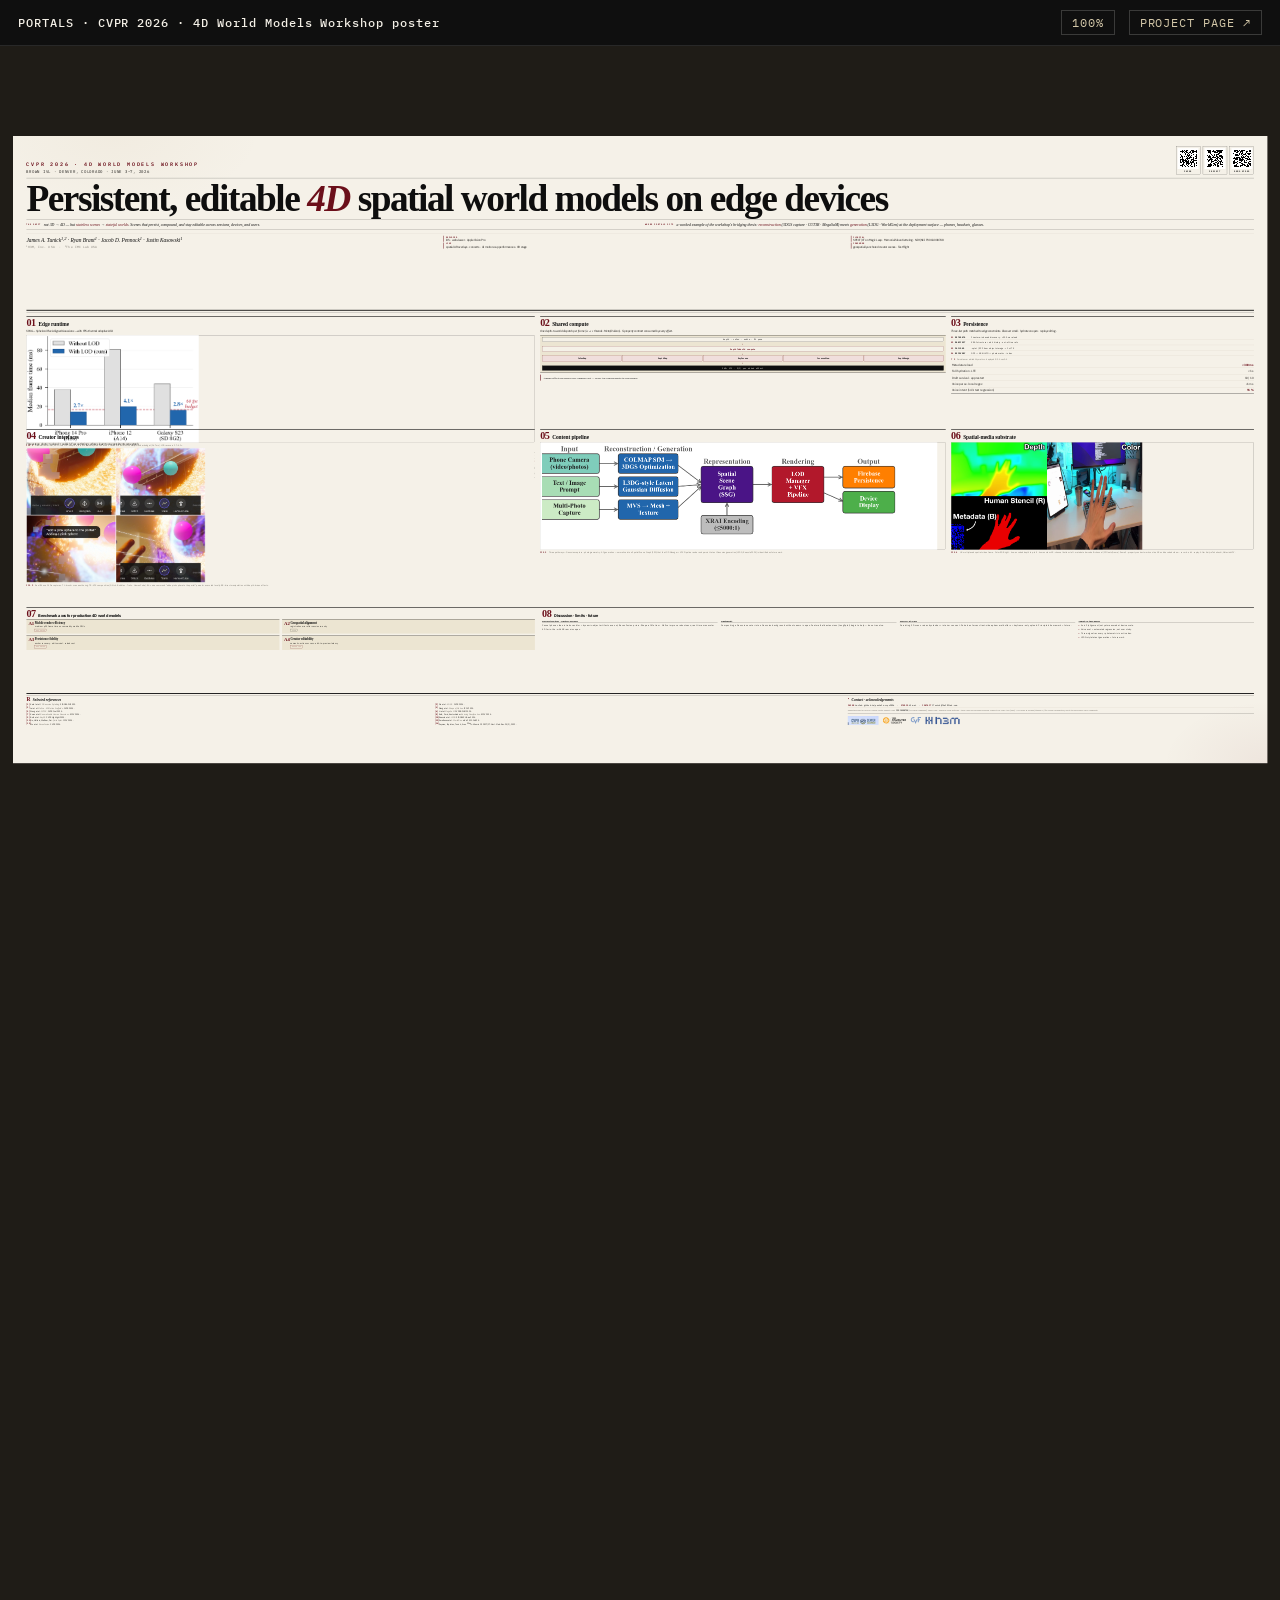
==== commit a5efbb8d: "poster v8.1: content reprioritization + visual fixes CONTENT (from re-read of paper + xxx spec): - A" ====
--- a/poster/index.html
+++ b/poster/index.html
@@ -63,14 +63,22 @@
 
     <h1 class="dt">Persistent, editable <em>4D</em> spatial world models on edge devices</h1>
 
+    <div class="thesis-row">
+      <p class="thesis"><span class="th-k">THE&nbsp;SHIFT</span> not 3D → 4D — but <em>stateless scenes</em> → <em>stateful worlds</em>. Scenes that persist, compound, and stay editable across sessions, devices, and users.</p>
+      <p class="thesis"><span class="th-k">WHERE&nbsp;PORTALS&nbsp;SITS</span> a worked example of the workshop's bridging thesis: <em>reconstruction</em> (3DGS capture · CUT3R · MegaSaM) meets <em>generation</em> (L3DG · WorldGen) at the deployment surface — phones, headsets, glasses.</p>
+    </div>
+
     <div class="mh-bot">
       <div class="mh-authors">
         <span class="ba-names">James A. Tunick<sup>1,2</sup> · Ryan Brant<sup>1</sup> · Jacob D. Pennock<sup>1</sup> · Justin Kasowski<sup>1</sup></span>
         <span class="ba-aff"><sup>1</sup>H3M, Inc.&nbsp;USA &nbsp;·&nbsp; <sup>2</sup>The IMC Lab&nbsp;USA</span>
       </div>
-      <p class="lede">
-        We present <strong>Portals</strong>, a deployed 4D spatial world-model system for the edge-device era. The defining shift is not 3D → 4D — it is <em>stateless scenes</em> → <em>stateful worlds</em>: scenes that persist, compound, and stay editable across sessions, devices, and users. We contribute (i) an edge-device runtime with LOD-adaptive Gaussian splatting + a shared spatial-media compute substrate driving 360+ source-agnostic VFX at 60 fps on iPhone 14 Pro (2.7–4.1× speed-up); (ii) a persistent geospatial scene-state architecture with reloadable scene payloads and anchor-guided re-alignment; (iii) a creator pipeline bridging reconstruction + generation via VFX composition, voice-driven actions, and no-code authoring; (iv) four benchmark axes for production 4D world models.
-      </p>
+      <ul class="provenance">
+        <li><span class="pv-k">DEPLOYED</span> iOS · web viewer · Apple Vision Pro</li>
+        <li><span class="pv-k">CLINICAL</span> SPECT/CT on Magic Leap · Memorial Sloan Kettering · NIH/NCI P30 CA008748</li>
+        <li><span class="pv-k">LIVE</span> spatial AR overlays · concerts · AI motion-cap performances · XR stage</li>
+        <li><span class="pv-k">CONSUMER</span> geospatially anchored creator scenes · TestFlight</li>
+      </ul>
     </div>
   </header>
 
--- a/poster/poster.css
+++ b/poster/poster.css
@@ -59,7 +59,7 @@
   margin: 0;
   padding: 70px 90px 90px;
   display: grid;
-  grid-template-rows: 950px 1fr 580px 420px;
+  grid-template-rows: 1100px 1fr 540px 380px;
   gap: 36px;
   overflow: hidden;
   background-image:
@@ -72,9 +72,9 @@
    ════════════════════════════════════════════════════════════════════ */
 .mh {
   display: grid;
-  grid-template-rows: auto auto 1fr;
-  gap: 30px;
-  padding-bottom: 24px;
+  grid-template-rows: auto auto auto 1fr;
+  gap: 22px;
+  padding-bottom: 22px;
   border-bottom: 6px solid var(--ink);
   position: relative;
 }
@@ -136,13 +136,73 @@
   font-variation-settings: "opsz" 144, "SOFT" 100;
 }
 
+/* THESIS pull-quote row (under title) — Pentagram-style double-rule frame */
+.thesis-row {
+  display: grid;
+  grid-template-columns: 1fr 1fr;
+  gap: 60px;
+  padding: 18px 0;
+  border-top: 1px solid var(--ink);
+  border-bottom: 1px solid var(--ink);
+}
+.thesis {
+  font-family: var(--display) !important;
+  font-style: italic !important;
+  font-weight: 400 !important;
+  font-size: 26px !important;
+  line-height: 1.35 !important;
+  color: var(--ink) !important;
+  letter-spacing: -0.005em;
+}
+.thesis em { font-style: italic; color: var(--pull); font-weight: 500; }
+.th-k {
+  display: inline-block;
+  font-family: var(--mono);
+  font-style: normal;
+  font-weight: 600;
+  font-size: 13px;
+  letter-spacing: 0.22em;
+  color: var(--pull);
+  text-transform: uppercase;
+  margin-right: 12px;
+  vertical-align: middle;
+}
+
 .mh-bot {
   display: grid;
   grid-template-columns: 1fr 2fr;
   gap: 80px;
   align-items: start;
-  padding-top: 20px;
+  padding-top: 16px;
   border-top: 1px solid var(--hair);
+}
+
+/* PROVENANCE list — 3 deployment settings + clinical */
+.provenance {
+  list-style: none;
+  display: grid;
+  grid-template-columns: 1fr 1fr;
+  gap: 6px 28px;
+  align-content: start;
+}
+.provenance li {
+  font-family: var(--sans);
+  font-size: 17px;
+  line-height: 1.35;
+  color: var(--ink-soft);
+  padding-left: 0;
+  border-left: 3px solid var(--pull);
+  padding-left: 12px;
+}
+.pv-k {
+  display: block;
+  font-family: var(--mono);
+  font-weight: 600;
+  font-size: 11px;
+  letter-spacing: 0.22em;
+  color: var(--pull);
+  text-transform: uppercase;
+  margin-bottom: 2px;
 }
 .mh-authors { display: grid; gap: 8px; align-content: start; }
 .ba-names {
@@ -177,7 +237,7 @@
 .body {
   display: grid;
   grid-template-columns: repeat(12, 1fr);
-  grid-template-rows: minmax(0, 1fr) minmax(0, 1fr);
+  grid-template-rows: 720px minmax(0, 1fr);
   gap: 36px;
   min-height: 0;
 }
@@ -255,7 +315,7 @@
   background: var(--paper);
   border: 1px solid var(--ink);
 }
-.fig-bleed img { border: none; max-height: 900px; object-fit: cover; }
+.fig-bleed img { border: none; max-height: 900px; object-fit: contain; }
 figcaption {
   font-family: var(--sans);
   font-size: 14px;
@@ -272,18 +332,18 @@
   font-size: 12px;
 }
 
-/* Tables */
-.tbl { width: 100%; border-collapse: collapse; font-family: var(--sans); font-size: 16px; }
+/* Tables — bigger than before so row 1 doesn't feel empty */
+.tbl { width: 100%; border-collapse: collapse; font-family: var(--sans); font-size: 19px; }
 .tbl caption { font-family: var(--sans); font-size: 13px; color: var(--muted); text-align: left; padding-bottom: 6px; caption-side: top; }
 .tct { font-family: var(--mono); font-weight: 600; color: var(--pull); letter-spacing: 0.16em; margin-right: 8px; text-transform: uppercase; font-size: 12px; }
 .tbl thead th {
-  font-family: var(--mono); font-size: 12px; font-weight: 600;
+  font-family: var(--mono); font-size: 14px; font-weight: 600;
   color: var(--ink); letter-spacing: 0.16em; text-transform: uppercase;
   text-align: left; padding: 6px 4px;
   border-top: 2px solid var(--ink); border-bottom: 1px solid var(--ink);
 }
 .tbl th.r, .tbl td.r { text-align: right; font-variant-numeric: tabular-nums; }
-.tbl td { padding: 6px 4px; border-bottom: 1px solid var(--hair); color: var(--ink-soft); }
+.tbl td { padding: 9px 4px; border-bottom: 1px solid var(--hair); color: var(--ink-soft); }
 .tbl tbody tr:last-child td { border-bottom: 2px solid var(--ink); }
 .tbl td.hi { color: var(--pull); font-weight: 600; }
 
@@ -360,9 +420,9 @@
   margin-bottom: 5px;
   border-bottom: 1px solid var(--ink); padding-bottom: 3px;
 }
-.dc p { font-size: 14px; line-height: 1.4; color: var(--ink-soft); font-family: var(--sans); }
-.dc-lim ul { list-style: none; display: grid; gap: 4px; }
-.dc-lim li { font-family: var(--sans); font-size: 13px; line-height: 1.35; color: var(--ink-soft); padding-left: 16px; position: relative; }
+.dc p { font-size: 16px; line-height: 1.45; color: var(--ink-soft); font-family: var(--sans); }
+.dc-lim ul { list-style: none; display: grid; gap: 5px; }
+.dc-lim li { font-family: var(--sans); font-size: 15px; line-height: 1.4; color: var(--ink-soft); padding-left: 16px; position: relative; }
 .dc-lim li::before { content: "—"; position: absolute; left: 0; color: var(--pull); font-weight: 700; }
 
 /* ═════════════════════════════════════════════════════════════════════
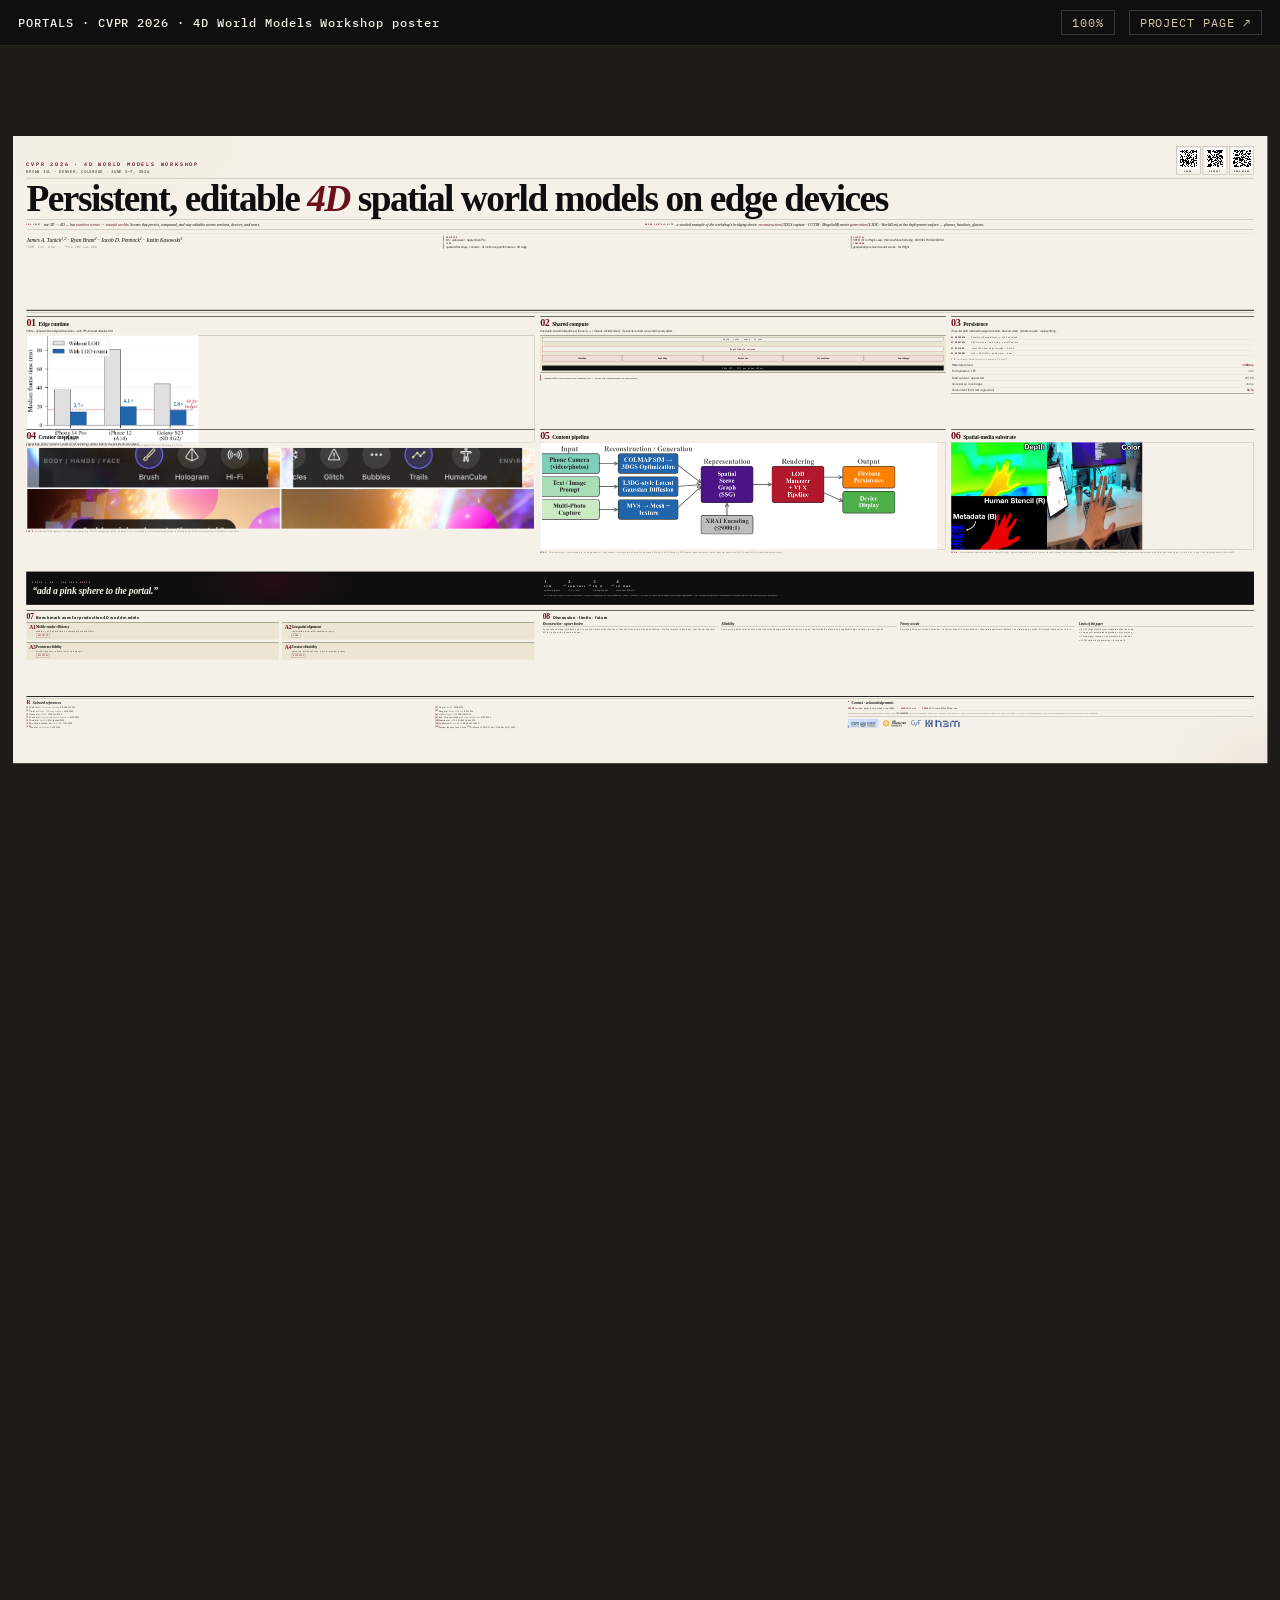
==== commit d10c0c4b: "poster v8.3: voice wedge band — full-width black editorial moment Added 220px-tall black band betwee" ====
--- a/poster/index.html
+++ b/poster/index.html
@@ -135,7 +135,7 @@
     <!-- Row 2 -->
     <article class="bay b-creator"><div class="bh"><span class="bn">04</span><h2>Creator interfaces</h2></div>
       <p class="sub">Three steps: photo → upload → publish. Four authoring surfaces lower to one persistent scene graph.</p>
-      <figure class="fig fig-bleed"><img src="../static/images/hero_composer.jpg" alt=""><figcaption><span class="fct">FIG&nbsp;2</span> Real iPhone 14 Pro captures. TL: brush + scene authoring. TR: VFX composition (Glitch · Bubbles · Trails · HumanCube). BL: voice command "add a pink sphere to the portal" parsed + executed locally. BR: direct manipulation with depth-driven effects.</figcaption></figure>
+      <figure class="fig fig-bleed"><img src="../static/images/hero_composer.jpg" alt=""><figcaption><span class="fct">FIG&nbsp;2</span> Real iPhone 14 Pro captures. TL: brush + scene authoring · TR: VFX composition (Glitch · Bubbles · Trails · HumanCube) · BL: voice command parsed + executed locally · BR: direct manipulation with depth-driven effects.</figcaption></figure>
     </article>
 
     <article class="bay b-pipe"><div class="bh"><span class="bn">05</span><h2>Content pipeline</h2></div>
@@ -146,6 +146,28 @@
       <figure class="fig"><img src="../static/images/metavido_uvmux.png" alt=""><figcaption><span class="fct">FIG&nbsp;4</span> UV-multiplexed spatial-video frame. Color RGB right · hue-encoded depth top-left · human stencil R-channel bottom-left · metadata barcode B-channel (12 floats/frame). Same 5-property contract works on live AR and decoded video — record · edit · replay. After Keijiro Takahashi, <em>MetavidoVFX</em>.</figcaption></figure>
     </article>
 
+  </section>
+
+  <!-- ════════════════════════════════════════════════════════════════════
+       VOICE WEDGE BAND — full-width editorial pull-quote
+       ═══════════════════════════════════════════════════════════════════ -->
+  <section class="vband">
+    <div class="vb-lhs">
+      <span class="vb-kicker">VOICE → AR · the thin wedge</span>
+      <blockquote class="vb-utter">&ldquo;add a pink sphere to the portal.&rdquo;</blockquote>
+    </div>
+    <div class="vb-rhs">
+      <ol class="vb-flow">
+        <li><span class="vb-num">1</span> UTTER<br><small>on-device speech</small></li>
+        <li><span class="vb-arr">→</span></li>
+        <li><span class="vb-num">2</span> REGEX&nbsp;PARSE<br><small>&lt;1&nbsp;ms · local</small></li>
+        <li><span class="vb-arr">→</span></li>
+        <li><span class="vb-num">3</span> SSG&nbsp;OP<br><small>scene graph edit</small></li>
+        <li><span class="vb-arr">→</span></li>
+        <li><span class="vb-num">4</span> VFX&nbsp;SPAWN<br><small>same op as direct&nbsp;UI</small></li>
+      </ol>
+      <p class="vb-cite">91 % success across 143-test regression · cloud LLM fallback for low-confidence. Voice + gesture + no-code all lower to the same scene-graph operations — the layered architecture that makes a 2-second voice-to-AR wedge possible on device.</p>
+    </div>
   </section>
 
   <!-- ════════════════════════════════════════════════════════════════════
--- a/poster/poster.css
+++ b/poster/poster.css
@@ -59,7 +59,7 @@
   margin: 0;
   padding: 70px 90px 90px;
   display: grid;
-  grid-template-rows: 1100px 1fr 540px 380px;
+  grid-template-rows: 1100px 1fr 220px 540px 360px;
   gap: 36px;
   overflow: hidden;
   background-image:
@@ -315,7 +315,138 @@
   background: var(--paper);
   border: 1px solid var(--ink);
 }
-.fig-bleed img { border: none; max-height: 900px; object-fit: contain; }
+.fig-bleed img { border: none; max-height: 540px; object-fit: cover; object-position: center center; }
+
+/* ── VOICE WEDGE BAND — full-width editorial pull-quote ─────────────── */
+.vband {
+  display: grid;
+  grid-template-columns: 5fr 7fr;
+  gap: 60px;
+  padding: 32px 40px;
+  background: var(--ink);
+  color: var(--paper);
+  position: relative;
+}
+.vband::before {
+  content: "";
+  position: absolute;
+  top: 0; left: 0; right: 0; bottom: 0;
+  border: 4px solid var(--ink);
+  background-image: radial-gradient(ellipse 800px 300px at 20% 30%, rgba(107,15,26,0.25), transparent 70%);
+  pointer-events: none;
+}
+.vb-lhs { display: grid; align-content: center; gap: 14px; position: relative; }
+.vb-kicker {
+  font-family: var(--mono);
+  font-size: 16px;
+  font-weight: 600;
+  letter-spacing: 0.28em;
+  color: #E8C2B8;
+  text-transform: uppercase;
+}
+.vb-utter {
+  font-family: var(--display);
+  font-style: italic;
+  font-weight: 700;
+  font-size: 64px;
+  line-height: 1.1;
+  color: var(--paper);
+  letter-spacing: -0.02em;
+}
+.vb-rhs { display: grid; gap: 14px; align-content: center; position: relative; }
+.vb-flow {
+  list-style: none;
+  display: flex;
+  align-items: center;
+  gap: 14px;
+  flex-wrap: nowrap;
+}
+.vb-flow li {
+  font-family: var(--mono);
+  font-size: 15px;
+  font-weight: 600;
+  letter-spacing: 0.08em;
+  color: var(--paper);
+  display: grid;
+  gap: 4px;
+}
+.vb-flow li small { font-family: var(--sans); font-weight: 400; font-size: 12px; letter-spacing: 0.04em; color: #C8C0B0; text-transform: none; }
+.vb-num {
+  display: inline-block;
+  font-family: var(--display);
+  font-weight: 900;
+  font-size: 28px;
+  color: #E8C2B8;
+  line-height: 1;
+  margin-right: 4px;
+  vertical-align: middle;
+}
+.vb-arr {
+  font-family: var(--mono);
+  font-size: 32px;
+  color: #E8C2B8;
+  font-weight: 300;
+  display: inline-block;
+  padding: 0 4px;
+  align-self: center;
+}
+.vb-cite {
+  font-family: var(--display) !important;
+  font-style: italic !important;
+  font-size: 16px !important;
+  line-height: 1.45 !important;
+  color: #D8D0C0 !important;
+}
+
+/* Voice command vignette — typography moment (UNUSED, kept for ref) */
+.vquote {
+  position: relative;
+  padding: 14px 20px 14px 60px;
+  background: var(--paper-tint);
+  border-top: 2px solid var(--ink);
+  border-bottom: 2px solid var(--ink);
+}
+.vq-mark {
+  position: absolute;
+  top: -10px; left: 12px;
+  font-family: var(--display);
+  font-weight: 900;
+  font-style: italic;
+  font-size: 96px;
+  color: var(--pull);
+  line-height: 1;
+}
+.vq-utter {
+  font-family: var(--display) !important;
+  font-style: italic !important;
+  font-weight: 500 !important;
+  font-size: 26px !important;
+  line-height: 1.2 !important;
+  color: var(--ink) !important;
+  margin-bottom: 8px;
+}
+.vq-flow {
+  font-family: var(--mono) !important;
+  font-size: 13px !important;
+  letter-spacing: 0.04em !important;
+  color: var(--pull) !important;
+  text-transform: uppercase;
+  margin-bottom: 6px;
+}
+.vq-step {
+  display: inline-block;
+  font-weight: 600;
+  padding: 2px 8px;
+  border: 1px solid var(--pull);
+  background: var(--paper);
+  margin: 0 2px;
+}
+.vq-cite {
+  font-family: var(--sans) !important;
+  font-size: 13px !important;
+  line-height: 1.35 !important;
+  color: var(--muted) !important;
+}
 figcaption {
   font-family: var(--sans);
   font-size: 14px;
@@ -386,39 +517,41 @@
 .rail {
   display: grid;
   grid-template-columns: 5fr 7fr;
-  gap: 48px;
-  padding-top: 14px;
+  gap: 56px;
+  padding-top: 18px;
   border-top: 4px solid var(--ink);
 }
-.ra-h { padding-bottom: 6px; }
+.ra-h { padding-bottom: 12px; }
+.ra-h .bn { font-size: 52px; }
+.ra-h h2 { font-size: 30px; }
 
 .axes {
   display: grid;
   grid-template-columns: repeat(2, 1fr);
-  gap: 14px 18px;
+  gap: 18px 22px;
 }
 .ax {
   position: relative;
-  padding: 12px 14px 12px 56px;
+  padding: 16px 18px 16px 64px;
   background: var(--paper-tint);
   border-top: 2px solid var(--ink);
 }
-.ax-n { position: absolute; top: 10px; left: 14px; font-family: var(--display); font-weight: 900; font-size: 32px; color: var(--pull); line-height: 1; letter-spacing: -0.03em; }
-.ax h3 { font-family: var(--display); font-weight: 700; font-size: 20px; line-height: 1.1; color: var(--ink); letter-spacing: -0.01em; margin-bottom: 4px; }
-.ax p { font-size: 14px; line-height: 1.35; color: var(--ink-soft); font-family: var(--sans); }
-.ax-status { display: inline-block; margin-top: 6px; font-family: var(--mono); font-size: 10px; letter-spacing: 0.18em; text-transform: uppercase; color: var(--pull); padding: 2px 8px; border: 1px solid var(--pull); }
+.ax-n { position: absolute; top: 14px; left: 18px; font-family: var(--display); font-weight: 900; font-size: 38px; color: var(--pull); line-height: 1; letter-spacing: -0.03em; }
+.ax h3 { font-family: var(--display); font-weight: 700; font-size: 22px; line-height: 1.1; color: var(--ink); letter-spacing: -0.01em; margin-bottom: 6px; }
+.ax p { font-size: 16px; line-height: 1.4; color: var(--ink-soft); font-family: var(--sans); }
+.ax-status { display: inline-block; margin-top: 8px; font-family: var(--mono); font-size: 11px; letter-spacing: 0.18em; text-transform: uppercase; color: var(--pull); padding: 3px 10px; border: 1px solid var(--pull); }
 .ax-status.status-open { color: var(--ink-soft); border-color: var(--ink-soft); }
 
 .disc {
   display: grid;
   grid-template-columns: repeat(4, 1fr);
-  gap: 22px;
+  gap: 24px;
 }
 .dc h3 {
   font-family: var(--display); font-weight: 700; font-style: italic;
-  font-size: 18px; color: var(--ink);
-  margin-bottom: 5px;
-  border-bottom: 1px solid var(--ink); padding-bottom: 3px;
+  font-size: 20px; color: var(--ink);
+  margin-bottom: 6px;
+  border-bottom: 1px solid var(--ink); padding-bottom: 4px;
 }
 .dc p { font-size: 16px; line-height: 1.45; color: var(--ink-soft); font-family: var(--sans); }
 .dc-lim ul { list-style: none; display: grid; gap: 5px; }
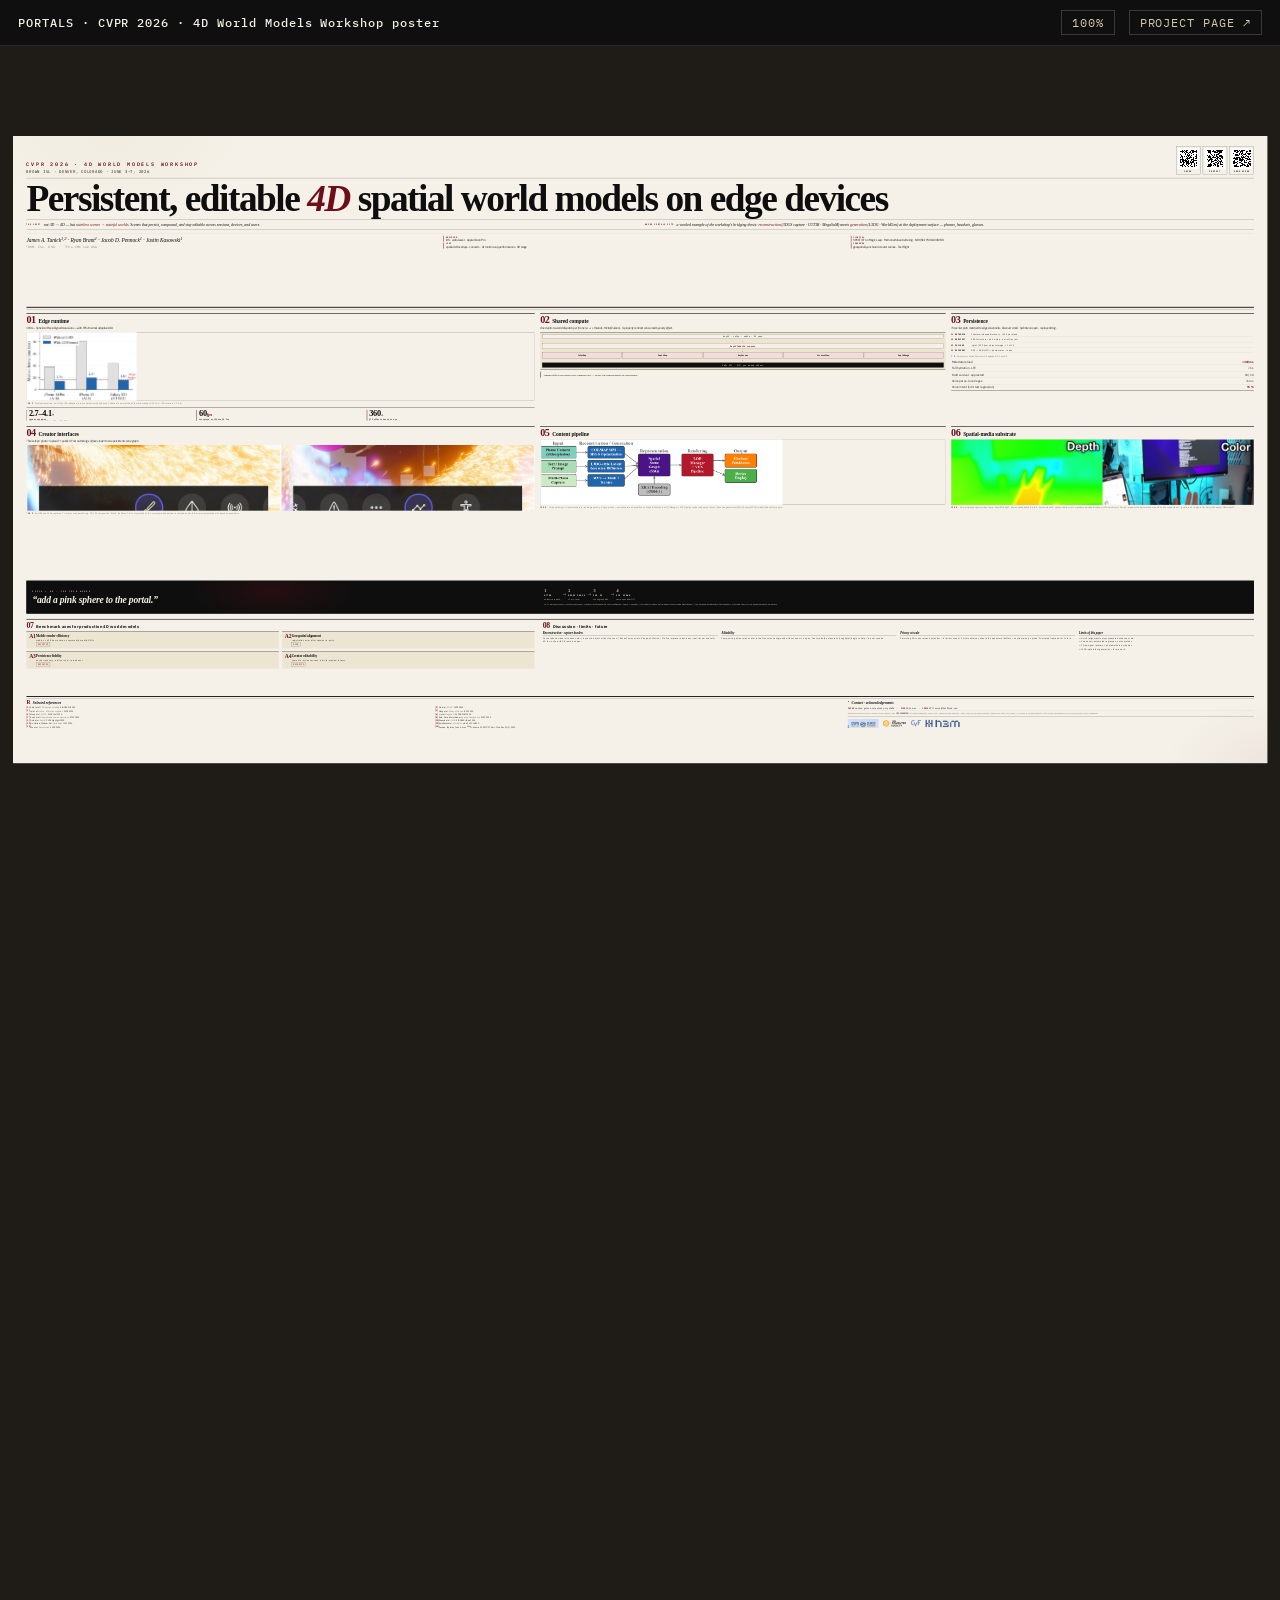
==== commit 5a0f756d: "poster v8.4: hero stats strip in §01 + figure height constraints - §01 Edge runtime: add 3 hero stat" ====
--- a/poster/index.html
+++ b/poster/index.html
@@ -91,6 +91,11 @@
     <article class="bay b-runtime"><div class="bh"><span class="bn">01</span><h2>Edge runtime</h2></div>
       <p class="sub">SPAG — Spherical Pixel-Aligned Gaussians — with FPS+thermal adaptive LOD.</p>
       <figure class="fig"><img src="../static/images/lod-performance.png" alt=""><figcaption><span class="fct">FIG&nbsp;1</span> Median frame time, no-LOD vs LOD-adaptive, three commodity mobile devices. Dashed line marks the 60 fps render budget (16.7 ms). LOD recovers 2.7–4.1×.</figcaption></figure>
+      <div class="stats">
+        <div class="st"><span class="st-num">2.7&ndash;4.1<span class="st-suf">×</span></span><span class="st-lbl">render speed-up<br>LOD on / off · A16 · A14 · SD 8G2</span></div>
+        <div class="st"><span class="st-num">60<span class="st-suf">fps</span></span><span class="st-lbl">sustained on iPhone 14 Pro<br>at thermal steady-state</span></div>
+        <div class="st"><span class="st-num">360<span class="st-suf">+</span></span><span class="st-lbl">VFX effects bound to one<br>5-property compute contract</span></div>
+      </div>
       <table class="tbl"><caption><span class="tct">T&nbsp;1</span> Render time · 12 splats · 3 video · 1 avatar · n=30 s post-thermal</caption>
         <thead><tr><th>Device</th><th class="r">No LOD</th><th class="r">LOD</th><th class="r">fps</th></tr></thead>
         <tbody>
--- a/poster/poster.css
+++ b/poster/poster.css
@@ -59,7 +59,7 @@
   margin: 0;
   padding: 70px 90px 90px;
   display: grid;
-  grid-template-rows: 1100px 1fr 220px 540px 360px;
+  grid-template-rows: 1080px 1fr 220px 480px 360px;
   gap: 36px;
   overflow: hidden;
   background-image:
@@ -303,19 +303,31 @@
   border-left: 4px solid var(--pull);
 }
 
-/* Figures — contained, never overflow row */
-.fig { display: grid; gap: 8px; min-height: 0; }
+/* Figures — wrap img in aspect-constrained container so width fills column
+   AND height caps at row budget. Two heights: regular + bleed. */
+.fig { display: grid; gap: 8px; min-height: 0; overflow: hidden; }
 .fig img {
+  display: block;
   width: 100%;
-  max-height: 720px;
-  height: auto;
+  height: 100%;
   object-fit: contain;
   object-position: left top;
-  display: block;
   background: var(--paper);
   border: 1px solid var(--ink);
 }
-.fig-bleed img { border: none; max-height: 540px; object-fit: cover; object-position: center center; }
+/* Per-figure wrappers — pinned aspect via wrapper containers */
+.fig { }
+.fig::before { /* unused */ }
+
+/* Direct img height controls by parent bay row context */
+.bay .fig img {
+  max-height: 460px;
+}
+.b-creator .fig-bleed img { border: none; max-height: 440px; object-fit: cover; object-position: center 30%; }
+.b-pipe .fig img { max-height: 440px; }
+.b-meta .fig img { max-height: 440px; object-fit: cover; }
+
+.bay { overflow: hidden; }
 
 /* ── VOICE WEDGE BAND — full-width editorial pull-quote ─────────────── */
 .vband {
@@ -477,6 +489,47 @@
 .tbl td { padding: 9px 4px; border-bottom: 1px solid var(--hair); color: var(--ink-soft); }
 .tbl tbody tr:last-child td { border-bottom: 2px solid var(--ink); }
 .tbl td.hi { color: var(--pull); font-weight: 600; }
+
+/* HERO STATS strip — 3 callouts inline below LOD chart */
+.stats {
+  display: grid;
+  grid-template-columns: repeat(3, 1fr);
+  gap: 14px;
+  padding: 14px 0;
+  border-top: 2px solid var(--ink);
+  border-bottom: 2px solid var(--ink);
+  margin: 4px 0;
+}
+.st {
+  display: grid;
+  gap: 4px;
+  padding-left: 14px;
+  border-left: 3px solid var(--pull);
+}
+.st-num {
+  font-family: var(--display);
+  font-weight: 900;
+  font-size: 56px;
+  line-height: 0.88;
+  letter-spacing: -0.04em;
+  color: var(--ink);
+  font-variation-settings: "opsz" 144;
+}
+.st-suf {
+  color: var(--pull);
+  font-style: italic;
+  font-size: 0.55em;
+  letter-spacing: -0.02em;
+  font-weight: 900;
+}
+.st-lbl {
+  font-family: var(--mono);
+  font-size: 12px;
+  font-weight: 500;
+  letter-spacing: 0.06em;
+  color: var(--ink-soft);
+  line-height: 1.35;
+}
 
 /* Contract */
 .contract {
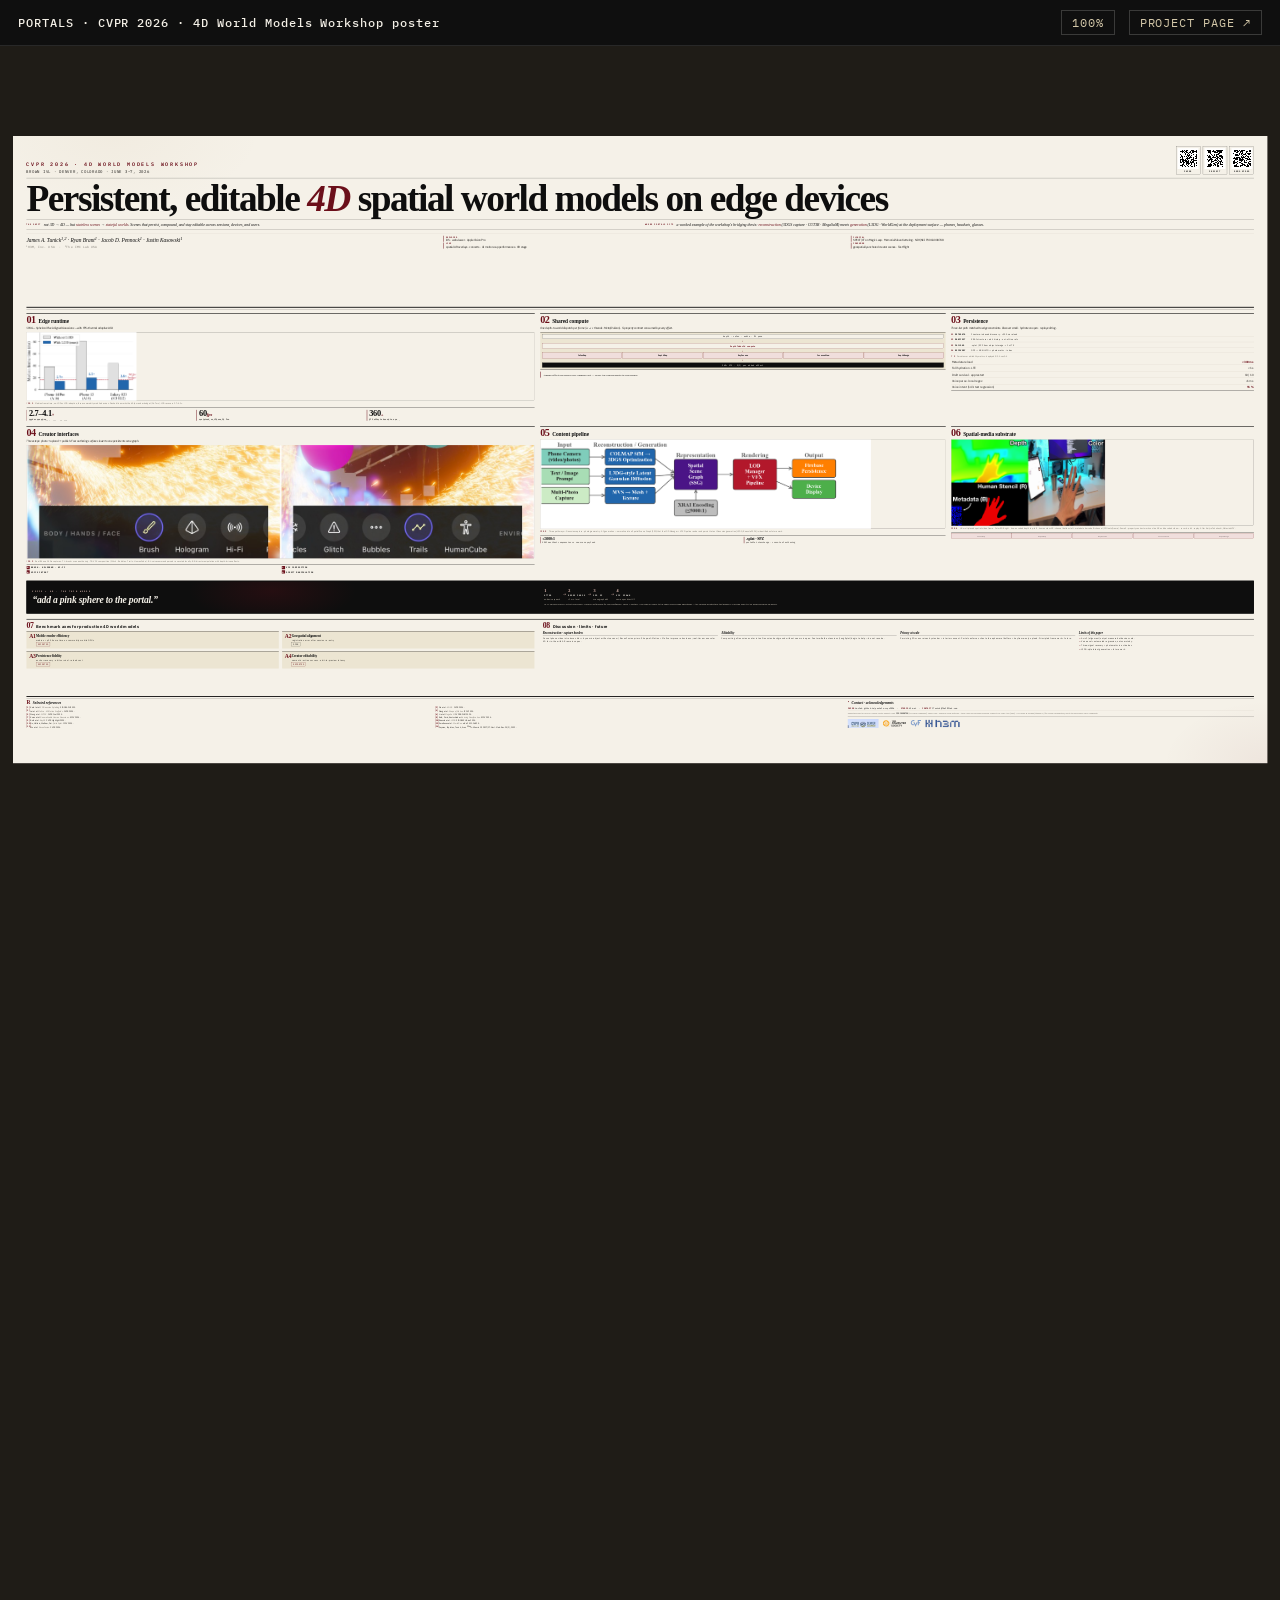
==== commit 3f7a0b65: "poster v8.5: row 2 inline fills + hero composer grown + metavido uncropped - §04 Creator: hero compo" ====
--- a/poster/index.html
+++ b/poster/index.html
@@ -141,14 +141,27 @@
     <article class="bay b-creator"><div class="bh"><span class="bn">04</span><h2>Creator interfaces</h2></div>
       <p class="sub">Three steps: photo → upload → publish. Four authoring surfaces lower to one persistent scene graph.</p>
       <figure class="fig fig-bleed"><img src="../static/images/hero_composer.jpg" alt=""><figcaption><span class="fct">FIG&nbsp;2</span> Real iPhone 14 Pro captures. TL: brush + scene authoring · TR: VFX composition (Glitch · Bubbles · Trails · HumanCube) · BL: voice command parsed + executed locally · BR: direct manipulation with depth-driven effects.</figcaption></figure>
+      <ul class="surfaces">
+        <li><span class="sf-i">✱</span> BRUSH&nbsp;·&nbsp;HOLOGRAM&nbsp;·&nbsp;HI-FI</li>
+        <li><span class="sf-i">⏵</span> VFX&nbsp;COMPOSITION</li>
+        <li><span class="sf-i">◈</span> VOICE&nbsp;INTENT</li>
+        <li><span class="sf-i">⊕</span> DIRECT&nbsp;MANIPULATION</li>
+      </ul>
     </article>
 
     <article class="bay b-pipe"><div class="bh"><span class="bn">05</span><h2>Content pipeline</h2></div>
       <figure class="fig"><img src="../static/images/content-pipeline.png" alt=""><figcaption><span class="fct">FIG&nbsp;3</span> Three pathways — Gaussian capture · photogrammetry · AI generation — normalize into a Spatial Scene Graph (SSG) that the LOD Manager + VFX Pipeline render and persist. Latent Gaussian generation [L3DG, Roessle 2024] is identified as future work.</figcaption></figure>
+      <div class="inline-stats">
+        <div class="is"><span class="is-n">≤5000:1</span><span class="is-l">XRAI manifest compression vs raw scene payload</span></div>
+        <div class="is"><span class="is-n">.splat · SPZ</span><span class="is-l">portable interchange · cross-tool authoring</span></div>
+      </div>
     </article>
 
     <article class="bay b-meta"><div class="bh"><span class="bn">06</span><h2>Spatial-media substrate</h2></div>
       <figure class="fig"><img src="../static/images/metavido_uvmux.png" alt=""><figcaption><span class="fct">FIG&nbsp;4</span> UV-multiplexed spatial-video frame. Color RGB right · hue-encoded depth top-left · human stencil R-channel bottom-left · metadata barcode B-channel (12 floats/frame). Same 5-property contract works on live AR and decoded video — record · edit · replay. After Keijiro Takahashi, <em>MetavidoVFX</em>.</figcaption></figure>
+      <ul class="props-chips">
+        <li>ColorMap</li><li>DepthMap</li><li>RayParams</li><li>InverseView</li><li>DepthRange</li>
+      </ul>
     </article>
 
   </section>
--- a/poster/poster.css
+++ b/poster/poster.css
@@ -323,11 +323,86 @@
 .bay .fig img {
   max-height: 460px;
 }
-.b-creator .fig-bleed img { border: none; max-height: 440px; object-fit: cover; object-position: center 30%; }
-.b-pipe .fig img { max-height: 440px; }
-.b-meta .fig img { max-height: 440px; object-fit: cover; }
+/* Row 2 — bigger figures so creator moment carries */
+.b-creator .fig-bleed img { border: 1px solid var(--ink); max-height: 760px; object-fit: cover; object-position: center 28%; }
+.b-pipe .fig img { max-height: 600px; }
+.b-meta .fig img { max-height: 580px; object-fit: contain; }   /* show full Keijiro quadrant layout */
 
 .bay { overflow: hidden; }
+
+/* ── ROW-2 INLINE FILL CONTENT ─────────────────────────────────────── */
+/* §04 — 4 authoring surfaces below hero composer */
+.surfaces {
+  list-style: none;
+  display: grid;
+  grid-template-columns: repeat(2, 1fr);
+  gap: 6px 16px;
+  padding-top: 8px;
+  border-top: 2px solid var(--ink);
+}
+.surfaces li {
+  font-family: var(--mono);
+  font-size: 13px;
+  font-weight: 600;
+  letter-spacing: 0.12em;
+  color: var(--ink);
+  display: flex; align-items: center; gap: 8px;
+}
+.sf-i {
+  display: inline-flex;
+  align-items: center; justify-content: center;
+  width: 22px; height: 22px;
+  background: var(--pull); color: var(--paper);
+  font-size: 14px; font-weight: 700;
+  font-family: var(--display);
+  border-radius: 2px;
+}
+
+/* §05 — inline data callouts under content pipeline diagram */
+.inline-stats {
+  display: grid;
+  grid-template-columns: 1fr 1fr;
+  gap: 12px;
+  padding-top: 10px;
+  border-top: 2px solid var(--ink);
+}
+.is { display: grid; gap: 2px; padding-left: 12px; border-left: 3px solid var(--pull); }
+.is-n {
+  font-family: var(--display);
+  font-weight: 900;
+  font-size: 26px;
+  letter-spacing: -0.02em;
+  color: var(--ink);
+  line-height: 1;
+}
+.is-l {
+  font-family: var(--mono);
+  font-size: 11px;
+  letter-spacing: 0.06em;
+  color: var(--ink-soft);
+  line-height: 1.35;
+}
+
+/* §06 — 5-property contract chips */
+.props-chips {
+  list-style: none;
+  display: grid;
+  grid-template-columns: repeat(5, 1fr);
+  gap: 4px;
+  padding-top: 8px;
+  border-top: 2px solid var(--ink);
+}
+.props-chips li {
+  font-family: var(--mono);
+  font-size: 10px;
+  font-weight: 600;
+  letter-spacing: 0.04em;
+  color: var(--ink);
+  text-align: center;
+  padding: 6px 2px;
+  background: var(--pull-soft);
+  border: 1px solid var(--pull);
+}
 
 /* ── VOICE WEDGE BAND — full-width editorial pull-quote ─────────────── */
 .vband {
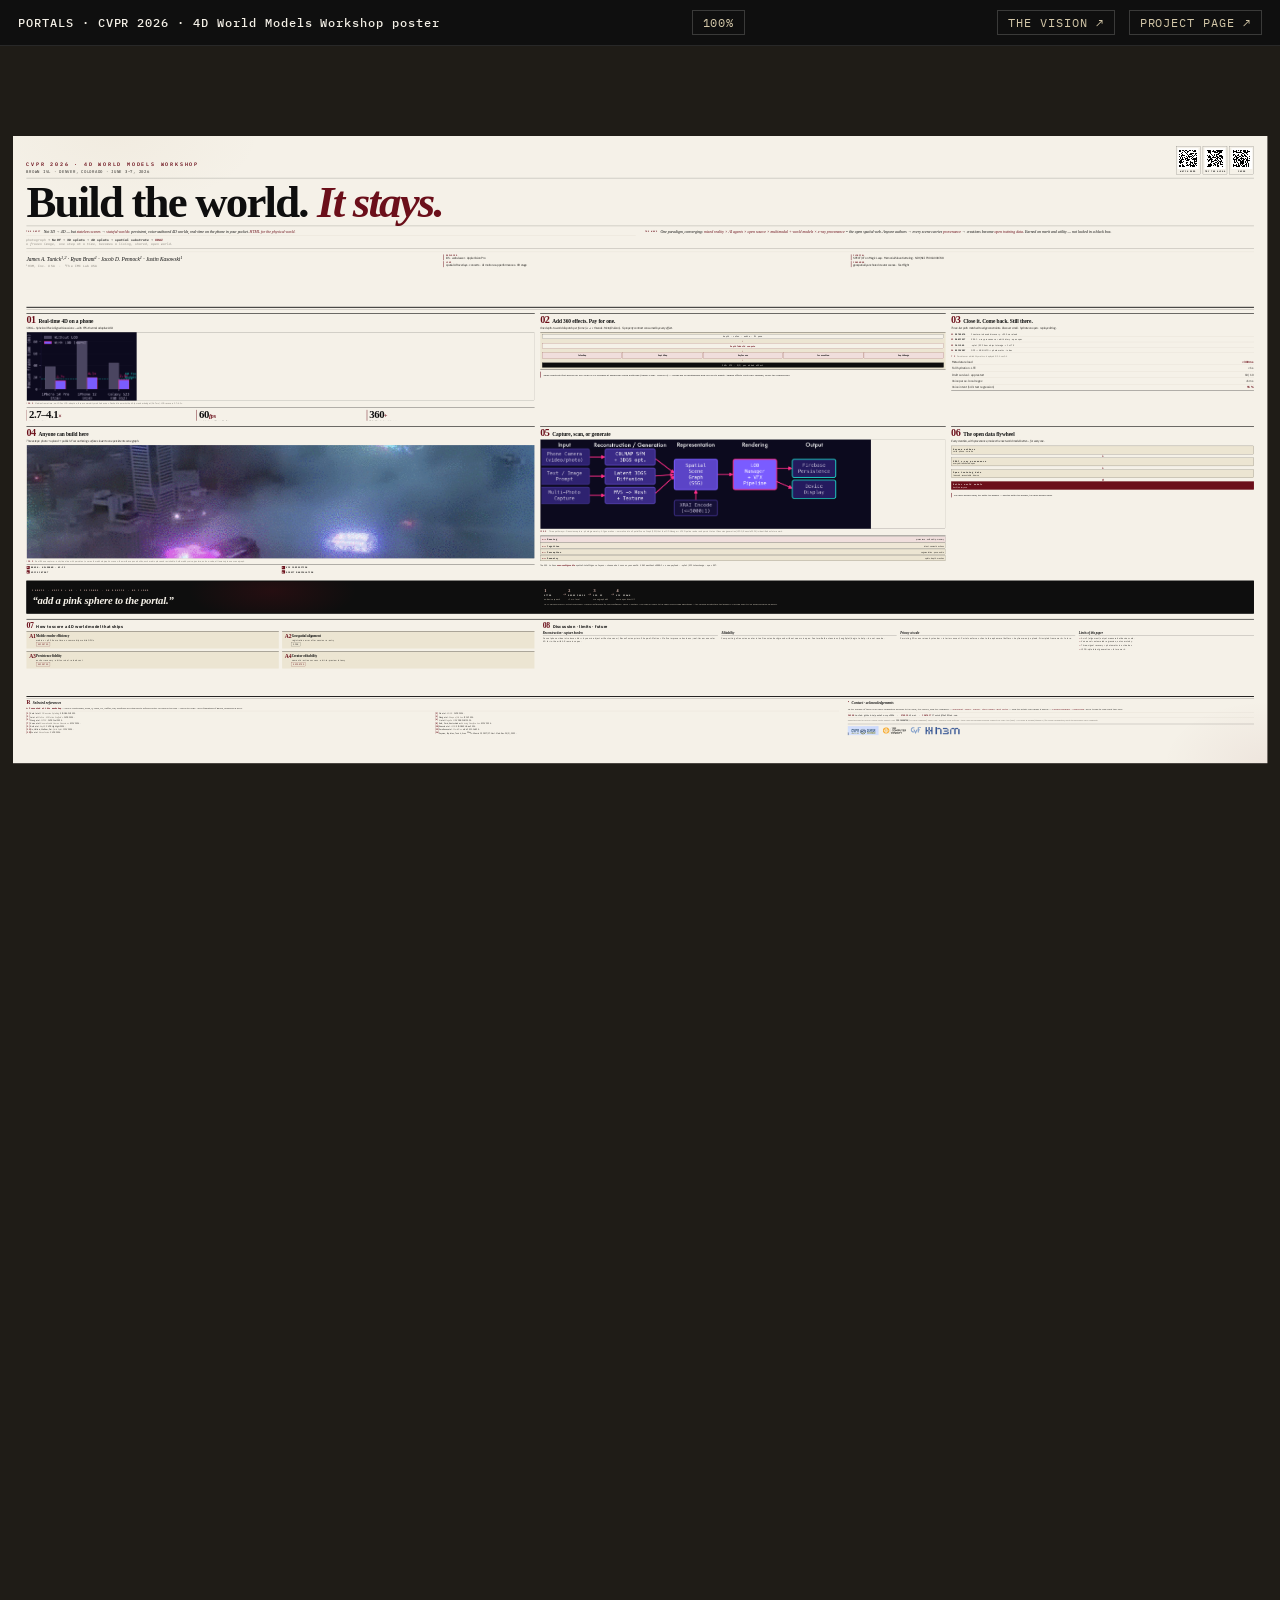
==== commit ca1615c0: "Add Perception & Contextual Awareness capability matrix (Aperture identity) - On-device perception m" ====
--- a/poster/index.html
+++ b/poster/index.html
@@ -3,12 +3,51 @@
 <head>
 <meta charset="utf-8">
 <meta name="viewport" content="width=device-width, initial-scale=1">
-<title>Portals — CVPR 2026 4D World Models — Poster v8</title>
+<title>Portals — Build the world. It stays. · CVPR 2026 · 4D World Models</title>
 <link rel="preconnect" href="https://api.fontshare.com">
 <link rel="preconnect" href="https://fonts.gstatic.com" crossorigin>
 <link href="https://api.fontshare.com/v2/css?f[]=fraunces@900,700,500,400&display=swap" rel="stylesheet">
 <link href="https://fonts.googleapis.com/css2?family=IBM+Plex+Sans:wght@300;400;500;600;700&family=IBM+Plex+Mono:wght@400;500;600&display=swap" rel="stylesheet">
 <link rel="stylesheet" href="poster.css">
+<style id="v9-pop">
+  /* v9 — punch the hero line + the numbers (Jobs / da-Vinci pass) */
+  .dt { font-size: 300px !important; }
+  .st-num { font-size: 72px !important; }
+  .vb-utter { font-size: 72px !important; }
+  /* v10 — evolution lineage strip + convergence megatrend */
+  .lineage { display:block; margin-top:12px; padding-top:10px; border-top:1px solid var(--hair);
+    font-family:var(--mono); font-size:21px; letter-spacing:.02em; color:var(--ink-soft); line-height:1.3; }
+  .lineage b { color:var(--ink); font-weight:600; }
+  .lineage .xr { color:var(--pull); font-weight:700; }
+  .lineage .ar { color:var(--muted); }
+  .wave-merge { font-family:var(--display); font-style:italic; font-weight:500; color:var(--pull); }
+  /* v11 — second-lineage epigraph (visionaries) */
+  .lineage2 { font-family:var(--display); font-style:italic; font-weight:400; font-size:18px;
+    line-height:1.4; color:var(--ink-soft); padding:6px 0 8px; border-bottom:1px solid var(--hair); margin-bottom:8px; }
+  .lineage2 em { color:var(--pull); font-style:italic; font-weight:500; }
+  /* v13 — flywheel diagram (§06) + workshop researcher credit */
+  .flywheel { display:grid; gap:5px; padding-top:6px; }
+  .fw-node { font-family:var(--mono); font-size:16px; font-weight:600; letter-spacing:.03em; color:var(--ink);
+    background:var(--paper-tint); border:1px solid var(--ink); padding:9px 13px; line-height:1.15; }
+  .fw-node small { display:block; font-family:var(--sans); font-weight:400; font-size:12px; color:var(--ink-soft); letter-spacing:0; margin-top:3px; }
+  .fw-node.fw-hot { background:var(--pull); color:var(--paper); border-color:var(--pull); }
+  .fw-node.fw-hot small { color:#F0DEDC; }
+  .fw-arr { text-align:center; color:var(--pull); font-family:var(--mono); font-size:20px; line-height:.7; font-weight:600; }
+  .fw-loop { font-family:var(--display) !important; font-style:italic !important; font-size:17px !important; line-height:1.3 !important;
+    color:var(--ink) !important; border-left:4px solid var(--pull); padding:6px 0 2px 14px; margin-top:8px; }
+  .roomcite { font-family:var(--display); font-style:italic; font-size:15px; line-height:1.4; color:var(--ink-soft);
+    padding:2px 0 8px; border-bottom:1px solid var(--hair); margin-bottom:8px; }
+  .roomcite b { font-style:normal; font-family:var(--mono); font-size:12px; letter-spacing:.1em; color:var(--pull); }
+  /* v14 — L0–L3 user-configurable layer stack (§05) */
+  .layerstack { display:grid; gap:3px; padding-top:8px; border-top:2px solid var(--ink); }
+  .ls-row { font-family:var(--mono); font-size:15px; font-weight:600; letter-spacing:.03em; color:var(--ink);
+    padding:8px 13px; border:1px solid var(--ink); display:flex; align-items:baseline; gap:10px; line-height:1.1; }
+  .ls-row b { color:var(--pull); font-family:var(--display); font-weight:900; font-size:19px; }
+  .ls-row small { font-family:var(--sans); font-weight:400; font-size:12px; color:var(--ink-soft); letter-spacing:0; margin-left:auto; }
+  .ls-3 { background:var(--pull-soft); } .ls-2 { background:#EFE7D6; } .ls-1 { background:#ECE5D2; } .ls-0 { background:var(--paper-tint); }
+  .ls-cap { font-family:var(--mono) !important; font-size:11px !important; line-height:1.35 !important; color:var(--ink-soft) !important; padding-top:6px; }
+  .ls-cap em { color:var(--pull); font-style:normal; font-weight:600; }
+</style>
 <script>
   function fitPoster() {
     var p = document.getElementById('poster'); if (!p) return;
@@ -39,6 +78,7 @@
 <nav class="topbar">
   <span class="tb-l">PORTALS · CVPR 2026 · 4D World Models Workshop poster</span>
   <a href="#" id="zoom-toggle" class="tb-btn">100%</a>
+  <a href="visuals_v16.html" class="tb-btn">THE VISION ↗</a>
   <a href="../" class="tb-btn">PROJECT PAGE ↗</a>
 </nav>
 <div class="portrait-hint">Rotate to landscape · poster is 84″ × 42″ (2 : 1)</div>
@@ -55,17 +95,18 @@
         <span class="kicker-sub">Brown IVL · Denver, Colorado · June 3–7, 2026</span>
       </div>
       <div class="mh-qrs">
+        <figure class="qr-cell"><img src="../static/images/qr_demo.png" alt=""><figcaption>WATCH DEMO</figcaption></figure>
+        <figure class="qr-cell"><img src="../static/images/qr_code.png" alt=""><figcaption>TRY THE ALPHA</figcaption></figure>
         <figure class="qr-cell"><img src="../static/images/qr_paper.png" alt=""><figcaption>PAPER</figcaption></figure>
-        <figure class="qr-cell"><img src="../static/images/qr_code.png" alt=""><figcaption>PROJECT</figcaption></figure>
-        <figure class="qr-cell"><img src="../static/images/qr_demo.png" alt=""><figcaption>DEMO VIDEO</figcaption></figure>
-      </div>
-    </div>
-
-    <h1 class="dt">Persistent, editable <em>4D</em> spatial world models on edge devices</h1>
+      </div>
+    </div>
+
+    <h1 class="dt">Build the world. <em>It stays.</em></h1>
 
     <div class="thesis-row">
-      <p class="thesis"><span class="th-k">THE&nbsp;SHIFT</span> not 3D → 4D — but <em>stateless scenes</em> → <em>stateful worlds</em>. Scenes that persist, compound, and stay editable across sessions, devices, and users.</p>
-      <p class="thesis"><span class="th-k">WHERE&nbsp;PORTALS&nbsp;SITS</span> a worked example of the workshop's bridging thesis: <em>reconstruction</em> (3DGS capture · CUT3R · MegaSaM) meets <em>generation</em> (L3DG · WorldGen) at the deployment surface — phones, headsets, glasses.</p>
+      <p class="thesis"><span class="th-k">THE&nbsp;SHIFT</span> Not 3D → 4D — but <em>stateless scenes</em> → <em>stateful worlds</em>: persistent, voice-authored 4D worlds, real-time on the phone in your pocket. <em>HTML for the physical world.</em>
+        <span class="lineage"><span class="ar">photograph</span> → <b>NeRF</b> → <b>3D&nbsp;splats</b> → <b>4D&nbsp;splats</b> → <b>spatial&nbsp;substrate</b> → <span class="xr">XRAI</span><br><span class="ar">a frozen image, one step at a time, becomes a living, shared, open world.</span></span></p>
+      <p class="thesis"><span class="th-k">THE&nbsp;WAVE</span> One paradigm, converging: <span class="wave-merge">mixed reality × AI agents × open source × multimodal + world models × x‑ray provenance</span> = the open spatial web. Anyone authors → every scene carries <em>provenance</em> → creations become <em>open training data</em>. Earned on merit and utility — not locked in a black box.</p>
     </div>
 
     <div class="mh-bot">
@@ -88,7 +129,7 @@
   <section class="body">
 
     <!-- Row 1 -->
-    <article class="bay b-runtime"><div class="bh"><span class="bn">01</span><h2>Edge runtime</h2></div>
+    <article class="bay b-runtime"><div class="bh"><span class="bn">01</span><h2>Real-time 4D on a phone</h2></div>
       <p class="sub">SPAG — Spherical Pixel-Aligned Gaussians — with FPS+thermal adaptive LOD.</p>
       <figure class="fig"><img src="../static/images/lod-performance.png" alt=""><figcaption><span class="fct">FIG&nbsp;1</span> Median frame time, no-LOD vs LOD-adaptive, three commodity mobile devices. Dashed line marks the 60 fps render budget (16.7 ms). LOD recovers 2.7–4.1×.</figcaption></figure>
       <div class="stats">
@@ -106,7 +147,7 @@
       </table>
     </article>
 
-    <article class="bay b-compute"><div class="bh"><span class="bn">02</span><h2>Shared compute</h2></div>
+    <article class="bay b-compute"><div class="bh"><span class="bn">02</span><h2>Add 360 effects. Pay for one.</h2></div>
       <p class="sub">One depth-to-world dispatch per frame (<span class="m">32×32</span> threads · Metal/Vulkan). 5-property contract consumed by every effect.</p>
       <div class="contract">
         <div class="c-row c-in">depth · color · audio · ML pose</div><div class="c-arrow">↓</div>
@@ -115,14 +156,14 @@
         <div class="c-arrow">↓</div>
         <div class="c-row c-out">360+ VFX · O(1) per added effect</div>
       </div>
-      <p class="callout">Adding effects increases only binding cost — never the shared depth-to-world pass.</p>
-    </article>
-
-    <article class="bay b-persist"><div class="bh"><span class="bn">03</span><h2>Persistence</h2></div>
+      <p class="callout">Same substrate first proven on live SPECT/CT volumes at Memorial Sloan Kettering (Magic Leap · NIH/NCI) — rendering as multimodal and rich as its inputs. Adding effects costs only binding, never the shared pass.</p>
+    </article>
+
+    <article class="bay b-persist"><div class="bh"><span class="bn">03</span><h2>Close it. Come back. Still there.</h2></div>
       <p class="sub">Three-tier path matched to edge constraints. Discover small · hydrate on open · replay edit log.</p>
       <ol class="schema">
         <li><span class="sk-k">METADATA</span><span class="sk-v">Firestore-indexed discovery · &lt;300 ms reload</span></li>
-        <li><span class="sk-k">MANIFEST</span><span class="sk-v">XRAI structure + edit history · out-of-line refs</span></li>
+        <li><span class="sk-k">MANIFEST</span><span class="sk-v">XRAI · x-ray provenance + edit history · open spec</span></li>
         <li><span class="sk-k">PAYLOAD</span><span class="sk-v">.splat / SPZ from object storage · &lt;1 s LTE</span></li>
         <li><span class="sk-k">RECOVERY</span><span class="sk-v">GPS → ARKit VIO → photometric · in dev</span></li>
       </ol>
@@ -138,9 +179,9 @@
     </article>
 
     <!-- Row 2 -->
-    <article class="bay b-creator"><div class="bh"><span class="bn">04</span><h2>Creator interfaces</h2></div>
+    <article class="bay b-creator"><div class="bh"><span class="bn">04</span><h2>Anyone can build here</h2></div>
       <p class="sub">Three steps: photo → upload → publish. Four authoring surfaces lower to one persistent scene graph.</p>
-      <figure class="fig fig-bleed"><img src="../static/images/hero_composer.jpg" alt=""><figcaption><span class="fct">FIG&nbsp;2</span> Real iPhone 14 Pro captures. TL: brush + scene authoring · TR: VFX composition (Glitch · Bubbles · Trails · HumanCube) · BL: voice command parsed + executed locally · BR: direct manipulation with depth-driven effects.</figcaption></figure>
+      <figure class="fig fig-bleed"><img src="../static/images/city_holograms.jpg" alt=""><figcaption><span class="fct">FIG&nbsp;2</span> Real iPhone capture — a skyline alive with persistent, user-authored holographic scenes: the world everyone builds, anchored in place and revisitable. Authored by voice, gesture, and no-code, all lowering to one scene graph.</figcaption></figure>
       <ul class="surfaces">
         <li><span class="sf-i">✱</span> BRUSH&nbsp;·&nbsp;HOLOGRAM&nbsp;·&nbsp;HI-FI</li>
         <li><span class="sf-i">⏵</span> VFX&nbsp;COMPOSITION</li>
@@ -149,19 +190,29 @@
       </ul>
     </article>
 
-    <article class="bay b-pipe"><div class="bh"><span class="bn">05</span><h2>Content pipeline</h2></div>
+    <article class="bay b-pipe"><div class="bh"><span class="bn">05</span><h2>Capture, scan, or generate</h2></div>
       <figure class="fig"><img src="../static/images/content-pipeline.png" alt=""><figcaption><span class="fct">FIG&nbsp;3</span> Three pathways — Gaussian capture · photogrammetry · AI generation — normalize into a Spatial Scene Graph (SSG) that the LOD Manager + VFX Pipeline render and persist. Latent Gaussian generation [L3DG, Roessle 2024] is identified as future work.</figcaption></figure>
-      <div class="inline-stats">
-        <div class="is"><span class="is-n">≤5000:1</span><span class="is-l">XRAI manifest compression vs raw scene payload</span></div>
-        <div class="is"><span class="is-n">.splat · SPZ</span><span class="is-l">portable interchange · cross-tool authoring</span></div>
-      </div>
-    </article>
-
-    <article class="bay b-meta"><div class="bh"><span class="bn">06</span><h2>Spatial-media substrate</h2></div>
-      <figure class="fig"><img src="../static/images/metavido_uvmux.png" alt=""><figcaption><span class="fct">FIG&nbsp;4</span> UV-multiplexed spatial-video frame. Color RGB right · hue-encoded depth top-left · human stencil R-channel bottom-left · metadata barcode B-channel (12 floats/frame). Same 5-property contract works on live AR and decoded video — record · edit · replay. After Keijiro Takahashi, <em>MetavidoVFX</em>.</figcaption></figure>
-      <ul class="props-chips">
-        <li>ColorMap</li><li>DepthMap</li><li>RayParams</li><li>InverseView</li><li>DepthRange</li>
-      </ul>
+      <div class="layerstack">
+        <div class="ls-row ls-3"><b>L3</b> Meaning<small>provenance · authorship · memory</small></div>
+        <div class="ls-row ls-2"><b>L2</b> Cognition<small>intent · semantic actions</small></div>
+        <div class="ls-row ls-1"><b>L1</b> Perception<small>segmentation · pose · audio</small></div>
+        <div class="ls-row ls-0"><b>L0</b> Geometry<small>splats · depth · meshes</small></div>
+      </div>
+      <p class="ls-cap">The SSG in four <em>user-configurable</em> spatial-intelligence layers — choose what runs on your world. XRAI manifest ≤5000:1 vs raw payload · .splat/SPZ interchange · spec 037.</p>
+    </article>
+
+    <article class="bay b-meta"><div class="bh"><span class="bn">06</span><h2>The open data flywheel</h2></div>
+      <p class="sub">Every creation, with provenance, makes the next world model better — for everyone.</p>
+      <div class="flywheel">
+        <div class="fw-node">Anyone authors<small>voice · phone · no-code</small></div>
+        <div class="fw-arr">↓</div>
+        <div class="fw-node">XRAI x-ray provenance<small>every edit attributed · open</small></div>
+        <div class="fw-arr">↓</div>
+        <div class="fw-node">Open training data<small>licensed · accountable · diverse</small></div>
+        <div class="fw-arr">↺</div>
+        <div class="fw-node fw-hot">Better world models<small>back to everyone</small></div>
+      </div>
+      <p class="fw-loop">The more people build, the better the models — and the better the models, the more people build.</p>
     </article>
 
   </section>
@@ -171,7 +222,7 @@
        ═══════════════════════════════════════════════════════════════════ -->
   <section class="vband">
     <div class="vb-lhs">
-      <span class="vb-kicker">VOICE → AR · the thin wedge</span>
+      <span class="vb-kicker">jARvis · VOICE → AR · 2 SECONDS · ON DEVICE · NO CLOUD</span>
       <blockquote class="vb-utter">&ldquo;add a pink sphere to the portal.&rdquo;</blockquote>
     </div>
     <div class="vb-rhs">
@@ -194,7 +245,7 @@
   <section class="rail">
 
     <div class="rail-axes">
-      <div class="bh ra-h"><span class="bn">07</span><h2>Benchmark axes for production 4D world models</h2></div>
+      <div class="bh ra-h"><span class="bn">07</span><h2>How to score a 4D world model that ships</h2></div>
       <div class="axes">
         <div class="ax"><span class="ax-n">A1</span><h3>Mobile render efficiency</h3><p>median + p95 frame time on commodity mobile GPUs</p><span class="ax-status">REPORTED</span></div>
         <div class="ax"><span class="ax-n">A2</span><h3>Geospatial alignment</h3><p>registration error after session re-entry</p><span class="ax-status status-open">OPEN</span></div>
@@ -222,6 +273,7 @@
 
     <div class="col-refs">
       <div class="bh"><span class="bn bn-sm">R</span><h2>Selected references</h2></div>
+      <p class="roomcite"><b>★ Presented at this workshop</b> — work by Kontschieder, Kwon, Q. Wang, Lei, Nießner, Dai, Sarafianos &amp; Luiten directly informs Portals. We build on the room — and on the NeRF · 3DGS foundations of Barron, Mildenhall &amp; Kerbl.</p>
       <ol class="refs">
         <li>Kerbl et al. <em>3D Gaussian Splatting.</em> SIGGRAPH 2023.</li>
         <li>Wu et al. <em>4D-GS.</em> CVPR 2024.</li>
@@ -242,6 +294,7 @@
 
     <div class="col-meta">
       <div class="bh"><span class="bn bn-sm">·</span><h2>Contact · acknowledgements</h2></div>
+      <p class="lineage2">In the lineage of those who knew computing belongs to the body, the senses, and the commons — <em>Engelbart · Bush · Lanier · Steve&nbsp;Mann · Bret&nbsp;Victor</em> — and the artists who made it public — <em>Lozano‑Hemmer · Lieberman</em>. We're trying to ship what they saw.</p>
       <p class="cb"><span class="ck">paper</span> imclab.github.io/portals-cvpr2026 &nbsp;·&nbsp; <span class="ck">studio</span> h3m.ai &nbsp;·&nbsp; <span class="ck">contact</span> JTunick@TheIMCLab.com</p>
       <p class="acks">Supported in part by NIH/NCI Cancer Center Support Grant <span class="m">P30 CA008748</span> (COVIDvis component). Magic Leap · Memorial Sloan Kettering · Apple Vision Pro developer program. Thanks to Dr. Omer Aras (MSK) + Dr. Haluk B. Sayman (Istanbul U.) for clinical collaboration, and to the open-source 3DGS community.</p>
       <div class="orgs">
